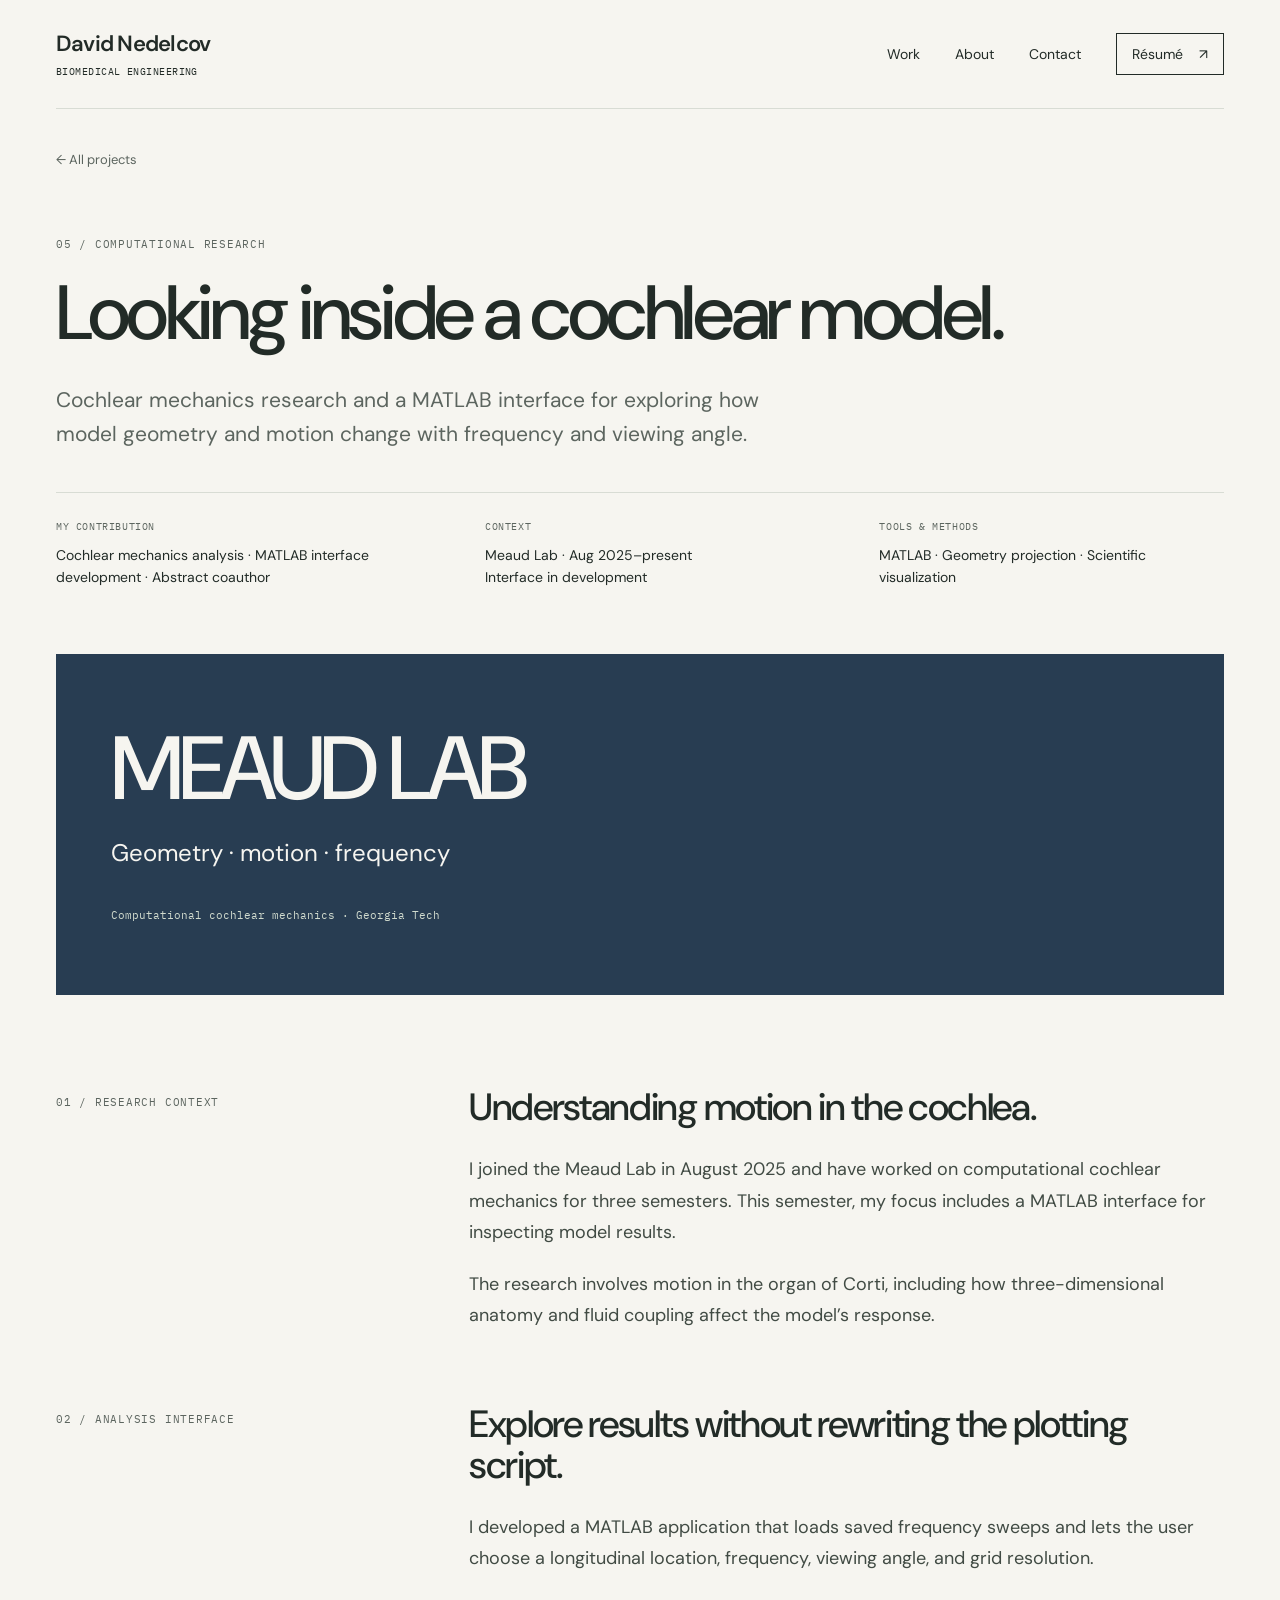
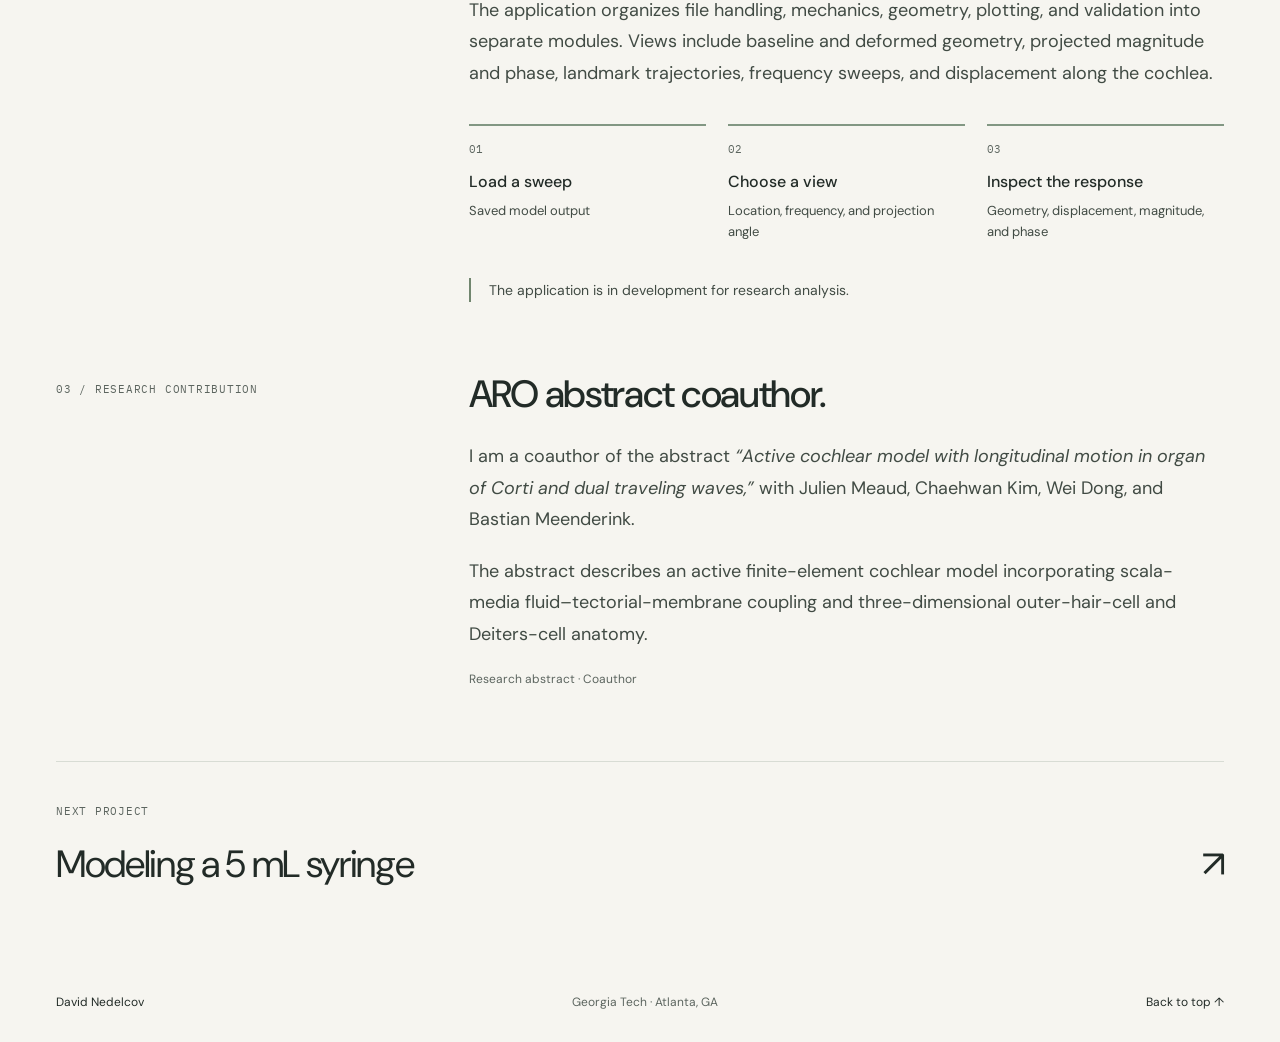
==== projects/cochlear.html @ 4f8539ed "Redesign portfolio around project imagery and engineering case studies" ====
<!doctype html>
<html lang="en">
<head>
<meta charset="utf-8">
<meta name="viewport" content="width=device-width, initial-scale=1">
<title>Looking inside a cochlear model. — David Nedelcov</title>
<meta name="description" content="Cochlear mechanics research and a MATLAB interface for exploring how model geometry and motion change with frequency and viewing angle.">
<meta name="theme-color" content="#f6f5f0">
<link rel="canonical" href="https://davidnedelcov.github.io/projects/cochlear.html">
<meta property="og:title" content="Looking inside a cochlear model. — David Nedelcov">
<meta property="og:description" content="Cochlear mechanics research and a MATLAB interface for exploring how model geometry and motion change with frequency and viewing angle.">
<meta property="og:image" content="https://davidnedelcov.github.io/assets/foley-bench.webp">
<meta property="og:type" content="website">
<link rel="icon" href="../assets/favicon.svg" type="image/svg+xml">
<link rel="stylesheet" href="../style.css">
<script src="../site.js" defer>
</script>
</head>
<body id="top">
<a class="skip" href="#main">Skip to content</a>
<header class="header wrap">
<a class="wordmark" href="../index.html">David Nedelcov<span>Biomedical engineering</span>
</a>
<nav aria-label="Main navigation">
<a href="../index.html#work">Work</a>
<a href="../index.html#about">About</a>
<a href="../index.html#contact">Contact</a>
<a class="resume" href="../assets/David_Nedelcov_Resume.pdf" target="_blank" rel="noopener">Résumé <span aria-hidden="true">↗</span>
</a>
</nav>
</header>
<main id="main" class="wrap case" >
<a class="back" href="../index.html#work">← All projects</a>
<div class="eyebrow">05 / Computational research</div>
<h1>Looking inside a cochlear model.</h1>
<p class="case-dek">Cochlear mechanics research and a MATLAB interface for exploring how model geometry and motion change with frequency and viewing angle.</p>
<dl class="project-meta">
<div>
<dt>My contribution</dt>
<dd>Cochlear mechanics analysis · MATLAB interface development · Abstract coauthor</dd>
</div>
<div>
<dt>Context</dt>
<dd>Meaud Lab · Aug 2025–present<br>Interface in development</dd>
</div>
<div>
<dt>Tools & methods</dt>
<dd>MATLAB · Geometry projection · Scientific visualization</dd>
</div>
</dl>
<div class="research-banner cochlear-banner">
<span>MEAUD LAB</span>
<p>Geometry · motion · frequency</p>
<small>Computational cochlear mechanics · Georgia Tech</small>
</div>
<div class="story">
<section class="story-section">
<div class="section-label">01 / Research context</div>
<div class="story-copy">
<h2>Understanding motion in the cochlea.</h2>
<p>I joined the Meaud Lab in August 2025 and have worked on computational cochlear mechanics for three semesters. This semester, my focus includes a MATLAB interface for inspecting model results.</p>
<p>The research involves motion in the organ of Corti, including how three-dimensional anatomy and fluid coupling affect the model’s response.</p>
</div>
</section>
<section class="story-section">
<div class="section-label">02 / Analysis interface</div>
<div class="story-copy">
<h2>Explore results without rewriting the plotting script.</h2>
<p>I developed a MATLAB application that loads saved frequency sweeps and lets the user choose a longitudinal location, frequency, viewing angle, and grid resolution.</p>
<p>The application organizes file handling, mechanics, geometry, plotting, and validation into separate modules. Views include baseline and deformed geometry, projected magnitude and phase, landmark trajectories, frequency sweeps, and displacement along the cochlea.</p>
<ol class="workflow">
<li>
<span>01</span>
<strong>Load a sweep</strong>
<p>Saved model output</p>
</li>
<li>
<span>02</span>
<strong>Choose a view</strong>
<p>Location, frequency, and projection angle</p>
</li>
<li>
<span>03</span>
<strong>Inspect the response</strong>
<p>Geometry, displacement, magnitude, and phase</p>
</li>
</ol>
<p class="scope-note">The application is in development for research analysis. </p>
</div>
</section>
<section class="story-section">
<div class="section-label">03 / Research contribution</div>
<div class="story-copy">
<h2>ARO abstract coauthor.</h2>
<p>I am a coauthor of the abstract <em>“Active cochlear model with longitudinal motion in organ of Corti and dual traveling waves,”</em> with Julien Meaud, Chaehwan Kim, Wei Dong, and Bastian Meenderink.</p>
<p>The abstract describes an active finite-element cochlear model incorporating scala-media fluid–tectorial-membrane coupling and three-dimensional outer-hair-cell and Deiters-cell anatomy.</p>
<p class="source-note">Research abstract · Coauthor</p>
</div>
</section>
</div>
<a class="next-project" href="syringe.html">
<span class="eyebrow">Next project</span>
<span>Modeling a 5 mL syringe <span aria-hidden="true">↗</span>
</span>
</a>
</main>
<footer class="wrap footer">
<a href="../index.html">David Nedelcov</a>
<span>Georgia Tech · Atlanta, GA</span>
<a href="#top">Back to top ↑</a>
</footer>
<dialog class="lightbox" aria-label="Expanded project image">
<button class="close" aria-label="Close expanded image">Close ×</button>
<img alt="">
<p>
</p>
</dialog>
</body>
</html>
---- style.css ----
@import url('https://fonts.googleapis.com/css2?family=DM+Sans:wght@400;450;500;550;600;650;700&family=IBM+Plex+Mono:wght@400;500&display=swap');
:root{--paper:#f6f5f0;--ink:#222b27;--muted:#5c655f;--line:#d8dcd4;--green:#244c40;--pale:#e9ece4;--mono:'IBM Plex Mono',monospace;--sans:'DM Sans',Arial,sans-serif}
*{box-sizing:border-box}
html{scroll-behavior:smooth;scroll-padding-top:32px}
body{margin:0;background:var(--paper);color:var(--ink);font-family:var(--sans);font-size:17px;line-height:1.6;-webkit-font-smoothing:antialiased}
a{color:inherit;text-decoration:none}
button{font:inherit}
img{max-width:100%;display:block}
h1,h2,h3,p,figure{margin:0}
h1,h2,h3{font-weight:500;line-height:1.08;letter-spacing:-.045em}
p+p{margin-top:20px}
a:focus-visible,button:focus-visible{outline:3px solid #ba572e;outline-offset:7px}
::selection{background:#ccd8c5}
.wrap{width:min(1320px,calc(100% - 112px));margin-inline:auto}
.header{display:flex;justify-content:space-between;align-items:center;padding:30px 0;border-bottom:1px solid var(--line);gap:24px}
.wordmark{font-size:22px;font-weight:600;letter-spacing:-.035em;line-height:1.3}
.wordmark span{display:block;font-family:var(--mono);font-weight:400;font-size:10px;letter-spacing:.045em;text-transform:uppercase;margin-top:6px}
.header nav{display:flex;align-items:center;gap:35px;font-size:14px}
.header nav a{position:relative}
.header nav a:hover{color:var(--green);text-decoration:underline;text-underline-offset:6px}
.resume{border:1px solid var(--ink);padding:9px 15px}
.resume span{margin-left:12px}
.skip{position:absolute;left:10px;top:-100px;padding:12px;background:var(--paper);z-index:100}
.skip:focus{top:10px}
.eyebrow,.section-label{font-family:var(--mono);text-transform:uppercase;letter-spacing:.07em;font-size:11px;font-weight:400;line-height:1.65}
.eyebrow{color:var(--muted);margin-bottom:20px}
.hero{display:grid;grid-template-columns:.88fr 1.12fr;align-items:center;gap:55px;padding-top:76px;padding-bottom:114px;min-height:730px}
.hero h1{font-size:clamp(60px,6.5vw,98px);line-height:1.03;letter-spacing:-.06em}
.hero h1 em{font-style:normal;color:var(--green)}
.intro{font-size:20px;line-height:1.6;max-width:400px;margin-top:28px}
.text-link{display:inline-flex;gap:25px;align-items:center;border-bottom:1px solid var(--ink);font-size:14px;font-weight:550;padding-bottom:8px;transition:color .2s,border-color .2s}
.text-link:hover{color:var(--green);border-color:var(--green)}
.hero .text-link{margin-top:28px}
.hero-note{font-family:var(--mono);font-size:10px;color:var(--muted);margin-top:48px;letter-spacing:.025em}
.hero-image{position:relative;background:#648795;align-self:stretch;min-height:455px;margin:20px 0 36px;display:flex;align-items:center}
.hero-image>img{width:100%;object-fit:contain;padding:15px}
.hero-image-label{position:absolute;top:22px;left:24px;right:24px;display:flex;justify-content:space-between;gap:20px;color:white;font-family:var(--mono);font-size:10px}
.hero-image-label span:first-child{opacity:.8}
.bench-inset{position:absolute;bottom:-60px;right:24px;width:46%;transform:rotate(-4deg);background:#fff;padding:9px 9px 12px;box-shadow:0 6px 20px #253a3b22;transition:transform .3s}
.bench-inset img{aspect-ratio:1.38;object-fit:cover}
.bench-inset span{display:block;font-size:11px;margin-top:8px;color:#4e5650}
.hero-image:hover .bench-inset{transform:rotate(-1deg)}
.work-section{padding:75px 0 100px;border-top:1px solid var(--line)}
.section-heading{display:flex;justify-content:space-between;gap:60px;align-items:flex-end;margin-bottom:52px}
.section-heading h2,.cad-study h2{font-size:clamp(38px,3.9vw,58px)}
.section-heading>p{max-width:390px;font-size:15px;color:var(--muted);padding-bottom:4px}
.feature-project{display:grid;grid-template-columns:1.12fr .88fr;background:var(--pale);margin-bottom:68px}
.feature-image{overflow:hidden;min-height:450px}
.feature-image img{width:100%;height:100%;object-fit:cover;transition:transform .6s}
.feature-image:hover img,.tile-image:hover img,.study-image:hover img{transform:scale(1.025)}
.feature-copy{padding:55px 45px;align-self:center}
.feature-copy h3{font-size:36px;margin-bottom:24px}
.feature-copy>p:not(.eyebrow){color:var(--muted);font-size:16px}
.feature-copy .project-context{font-size:12px!important;line-height:1.8;margin-top:28px}
.feature-copy .text-link{margin-top:26px}
.project-grid{display:grid;grid-template-columns:1fr 1fr;gap:42px}
.tile-image{position:relative;display:block;aspect-ratio:1.55;background:#e6e8e2;overflow:hidden;margin-bottom:26px}
.tile-image img{width:100%;height:100%;object-fit:cover;transition:transform .6s}
.valve-tile img{object-fit:contain}
.valve-tile{background:#2c1928}
.fea-tile img{object-fit:contain}
.fea-tile{background:#303d4d}
.tile-number{position:absolute;top:15px;left:15px;font-family:var(--mono);font-size:11px;background:var(--paper);padding:3px 9px}
.project-grid .eyebrow{margin-bottom:12px;font-size:10px}
.project-grid h3{font-size:28px}
.project-grid h3 a{display:flex;justify-content:space-between;gap:12px}
.project-grid h3 span{font-size:24px;font-weight:400}
.project-grid article>p:last-child{margin-top:14px;color:var(--muted);font-size:16px;max-width:500px}
.research-section{background:#e9ece4;padding:80px 0 95px}
.research-row{display:grid;grid-template-columns:62px 1fr 70px;gap:24px;padding:40px 0;border-top:1px solid #bec7bd}
.research-row:last-child{border-bottom:1px solid #bec7bd}
.research-num{font-family:var(--mono);font-size:12px;color:var(--muted);padding-top:3px}
.research-row .eyebrow{margin-bottom:12px}
.research-row h3{font-size:34px;letter-spacing:-.035em}
.research-row p:not(.eyebrow){font-size:16px;color:var(--muted);margin-top:15px;max-width:680px}
.research-tag{display:block;font-family:var(--mono);font-size:11px;color:var(--muted);margin-top:20px}
.row-arrow{font-size:38px;text-align:right;transition:transform .25s}
.research-row:hover .row-arrow{transform:translate(4px,-4px)}
.cad-study{display:grid;grid-template-columns:1.1fr .9fr;gap:70px;padding:100px 0;border-bottom:1px solid var(--line);align-items:center}
.study-image{background:#e8e8e6;overflow:hidden}
.study-image img{width:100%;aspect-ratio:1.35;object-fit:contain;transition:transform .6s}
.cad-study p:not(.eyebrow){margin-top:22px;color:var(--muted);max-width:365px}
.cad-study .text-link{margin-top:26px}
.about-section{padding:110px 0;display:grid;grid-template-columns:.8fr 1.2fr;gap:120px;align-items:center}
.portrait img{width:100%;aspect-ratio:.82;object-fit:cover;object-position:center 45%;filter:saturate(.87)}
.portrait span{display:block;font-family:var(--mono);font-size:10px;color:var(--muted);margin-top:14px}
.about-copy h2{font-size:56px;margin-bottom:28px}
.about-copy>p:not(.eyebrow){font-size:17px;color:var(--muted);max-width:550px}
.teaching{display:grid;grid-template-columns:1fr 1.2fr;gap:10px 22px;padding:25px 0;margin-top:25px;border-top:1px solid var(--line)}
.teaching span{font-family:var(--mono);font-size:10px;align-self:center;color:var(--muted)}
.teaching strong{font-size:13px;font-weight:500}
.about-copy .text-link{margin-top:12px}
.contact-section{background:var(--green);color:#f6f5f0;padding:85px 0 90px}
.contact-section .eyebrow{color:#c4d2c4}
.contact-section h2{font-size:clamp(48px,6vw,86px)}
.contact-section p:not(.eyebrow){max-width:420px;margin-top:24px;color:#d8e0d5}
.contact-email{display:block;font-size:clamp(21px,3vw,38px);letter-spacing:-.025em;margin-top:40px;width:fit-content;border-bottom:1px solid #9eb4a4;padding-bottom:5px}
.contact-email span{margin-left:20px}
.linkedin{display:inline-block;margin-top:24px;font-size:13px}
.footer{display:flex;justify-content:space-between;gap:25px;font-size:12px;padding:30px 0}
.footer span{color:var(--muted)}
.case{padding-top:36px}
.back{display:inline-block;color:var(--muted);font-size:13px;margin-bottom:65px}
.case>.eyebrow{margin-bottom:18px}
.case>h1{font-size:clamp(48px,6vw,84px);max-width:1000px}
.case-dek{max-width:750px;font-size:21px;color:var(--muted);margin-top:30px}
.project-meta{display:grid;grid-template-columns:1.1fr 1fr 1fr;gap:50px;padding:26px 0;border-top:1px solid var(--line);margin:40px 0}
.project-meta dt{font-family:var(--mono);font-size:10px;letter-spacing:.06em;text-transform:uppercase;color:var(--muted);margin-bottom:9px}
.project-meta dd{margin:0;font-size:14px;line-height:1.6;max-width:330px}
.case-cover .zoom{height:490px;background:#648795}
.case-cover img{width:100%;height:100%;object-fit:contain}
.valve-cover .zoom{background:#291728}
.fea-cover .zoom{background:#303d4d}
.syringe-cover .zoom{background:#e8e8e6}
.zoom{display:block;position:relative;overflow:hidden;cursor:zoom-in;background:#eeeee9}
.enlarge{position:absolute;right:14px;bottom:14px;background:var(--paper);width:32px;height:32px;display:grid;place-items:center;font-size:17px;transition:transform .2s}
.zoom:hover .enlarge{transform:translate(2px,-2px)}
figcaption{font-size:12px;color:var(--muted);line-height:1.6;margin-top:11px}
figure img{width:100%}
.story{padding-top:20px}
.story-section{display:grid;grid-template-columns:1fr 2.2fr;gap:70px;margin:72px 0}
.section-label{color:var(--muted);padding-top:6px}
.story-copy{max-width:800px}
.story-copy h2{font-size:38px;letter-spacing:-.035em;max-width:700px;margin-bottom:26px}
.story-copy p{font-size:18px;color:#414b44;line-height:1.75}
.story-copy .scope-note{font-size:14px;padding-left:18px;border-left:2px solid #71866f;margin-top:26px}
.source-note{font-size:12px!important;color:var(--muted)!important;line-height:1.6!important}
.story-copy .text-link{margin-top:24px}
.image-pair{display:grid;grid-template-columns:1fr 1fr;gap:30px;margin:45px 0}
.image-pair .zoom{height:380px;background:#e9e9e4}
.image-pair img{height:100%;object-fit:contain}
.valves .zoom{background:#322634}
.valves figure:nth-child(2) .zoom{background:#81834c}
.wide-render .zoom{background:#648795}
.wide-render img{max-height:470px;object-fit:contain}
.result-strip{display:flex;gap:40px;border-block:1px solid var(--line);padding:26px 0;margin:30px 0}
.result-strip strong{display:block;font-size:34px;letter-spacing:-.04em;font-weight:500;color:var(--green);line-height:1.2}
.result-strip span{font-size:11px;color:var(--muted);display:block;margin-top:10px}
.table-scroll{overflow:auto;margin-bottom:25px}
table{width:100%;border-collapse:collapse;text-align:left;font-size:16px}
caption{text-align:left;color:var(--muted);font-family:var(--mono);font-size:11px;margin-bottom:15px}
th,td{border-bottom:1px solid var(--line);padding:16px 12px 16px 0}
th{font-weight:500}
td{text-align:right;font-family:var(--mono);font-size:14px}
.research-banner{background:var(--green);color:var(--paper);padding:70px 55px}
.research-banner>span{font-size:clamp(45px,7vw,100px);line-height:1;letter-spacing:-.05em;font-weight:500}
.research-banner p{font-size:24px;margin-top:20px}
.research-banner small{display:block;margin-top:35px;font-family:var(--mono);font-size:11px;color:#d1dbce}
.cochlear-banner{background:#283d52}
.workflow{padding:0;margin:35px 0;list-style:none;display:grid;grid-template-columns:1fr 1fr 1fr;gap:22px}
.workflow li{border-top:2px solid #829783;padding-top:15px}
.workflow li>span{display:block;font-family:var(--mono);font-size:11px;color:var(--muted);margin-bottom:12px}
.workflow strong{display:block;font-size:16px;font-weight:500;line-height:1.4}
.workflow p{font-size:13px;margin-top:8px;line-height:1.6}
.next-project{display:block;border-top:1px solid var(--line);padding:40px 0 75px;margin-top:70px}
.next-project .eyebrow{display:block}
.next-project>span:last-child{display:flex;justify-content:space-between;gap:30px;font-size:38px;letter-spacing:-.035em;line-height:1.25}
.lightbox{background:#f6f5f0;border:0;padding:55px 25px 20px;max-width:95vw;width:1200px;max-height:95dvh;color:var(--ink)}
.lightbox::backdrop{background:#17241ed9}
.lightbox img{max-height:72dvh;width:100%;object-fit:contain}
.lightbox p{font-size:13px;margin-top:15px}
.close{position:absolute;right:20px;top:12px;border:0;background:transparent;cursor:pointer;font-size:14px;padding:6px}
.pullquote{border-left:3px solid var(--green);padding:8px 0 8px 25px;margin:30px 0}
.pullquote p{font-size:22px;line-height:1.55;color:var(--green)}
.pullquote cite{display:block;font-family:var(--mono);font-style:normal;font-size:10px;margin-top:15px;color:var(--muted)}

@media(min-width:1700px){.wrap{width:1420px}
.hero{min-height:790px}
.hero h1{font-size:110px}
.hero-image{min-height:480px}
}

@media(max-width:1100px){.wrap{width:calc(100% - 64px)}
.hero{gap:30px;min-height:660px;padding-top:55px}
.hero h1{font-size:72px}
.hero-image{min-height:420px}
.hero-image-label{display:block}
.hero-image-label span{display:block;margin-bottom:4px}
.bench-inset{width:56%;right:15px}
.feature-copy{padding:32px}
.feature-copy h3{font-size:31px}
.feature-image{min-height:440px}
.project-grid{gap:28px}
.about-section{gap:65px}
.about-copy h2{font-size:46px}
.teaching{grid-template-columns:1fr}
.story-section{gap:40px;grid-template-columns:.65fr 2fr}
.cad-study{gap:45px}
.project-meta{gap:30px}
}

@media(max-width:760px){body{font-size:16px}
.wrap{width:calc(100% - 40px)}
.header{padding:22px 0;align-items:flex-start;gap:20px}
.wordmark{font-size:18px}
.wordmark span{font-size:8px}
.header nav{gap:16px;flex-wrap:wrap;justify-content:flex-end;font-size:12px;max-width:180px}
.resume{padding:3px 8px}
.header nav a:nth-child(3){display:none}
.hero{grid-template-columns:1fr;gap:35px;padding-top:46px;padding-bottom:83px;min-height:0}
.hero h1{font-size:clamp(60px,11vw,86px)}
.hero .eyebrow{font-size:9px;margin-bottom:24px}
.intro{font-size:18px;max-width:420px;margin-top:22px}
.hero-note{margin-top:26px;font-size:9px}
.hero-image{height:320px;min-height:0;margin:0 0 40px}
.hero-image-label{display:flex;left:18px;right:18px;top:17px;font-size:8px}
.bench-inset{width:43%;bottom:-42px;right:20px}
.hero-image>img{padding:8px}
.section-heading{display:block;margin-bottom:30px}
.section-heading>p{margin-top:22px;font-size:14px}
.section-heading h2,.cad-study h2{font-size:40px}
.work-section{padding:55px 0 65px}
.feature-project{grid-template-columns:1fr;margin-bottom:42px}
.feature-image{min-height:0;height:300px}
.feature-copy{padding:30px 25px 35px}
.feature-copy h3{font-size:32px}
.project-grid{grid-template-columns:1fr;gap:42px}
.tile-image{margin-bottom:20px;aspect-ratio:1.5}
.project-grid h3{font-size:27px}
.research-section{padding:55px 0 60px}
.research-row{grid-template-columns:23px 1fr 22px;gap:12px;padding:30px 0}
.research-row h3{font-size:27px}
.research-row p:not(.eyebrow){font-size:15px}
.research-row .eyebrow{font-size:9px}
.research-num{font-size:10px}
.row-arrow{font-size:27px}
.research-tag{font-size:9px}
.cad-study{grid-template-columns:1fr;gap:32px;padding:60px 0}
.study-image img{aspect-ratio:1.5}
.about-section{grid-template-columns:1fr;gap:38px;padding:60px 0}
.portrait{max-width:340px}
.portrait img{aspect-ratio:.93}
.about-copy h2{font-size:44px}
.about-copy>p:not(.eyebrow){font-size:16px}
.teaching{grid-template-columns:1fr 1.2fr;gap:10px}
.contact-section{padding:55px 0 60px}
.contact-section h2{font-size:54px}
.contact-email{font-size:23px}
.contact-email span{margin-left:8px}
.footer{flex-wrap:wrap;font-size:10px;gap:12px}
.footer span{order:3;width:100%}
.footer>a:last-child{margin-left:auto}
.case{padding-top:28px}
.back{margin-bottom:40px}
.case>h1{font-size:48px}
.case-dek{font-size:18px;margin-top:24px}
.project-meta{grid-template-columns:1fr;gap:20px;margin:30px 0;padding:22px 0}
.project-meta dd{font-size:14px;max-width:none}
.case-cover .zoom{height:280px}
.story-section{grid-template-columns:1fr;gap:18px;margin:44px 0}
.story-copy h2{font-size:31px;margin-bottom:22px}
.story-copy p{font-size:16px}
.image-pair{gap:25px;grid-template-columns:1fr;margin:32px 0}
.image-pair .zoom{height:320px}
.result-strip{gap:20px;justify-content:space-between;padding:22px 0}
.result-strip strong{font-size:25px}
.result-strip span{font-size:10px;max-width:105px}
.story-copy .scope-note{font-size:13px}
.research-banner{padding:40px 25px}
.research-banner p{font-size:18px}
.research-banner small{font-size:9px}
.workflow{grid-template-columns:1fr;gap:20px}
.workflow li{padding-top:12px}
.workflow li>span{margin-bottom:8px}
.next-project{padding:30px 0 50px;margin-top:50px}
.next-project>span:last-child{font-size:29px}
.pullquote{padding-left:20px}
.pullquote p{font-size:20px}
.lightbox{padding:50px 14px 16px}
th,td{font-size:13px}
}

@media(prefers-reduced-motion:reduce){html{scroll-behavior:auto}
*,*::before,*::after{transition:none!important;animation:none!important}
}
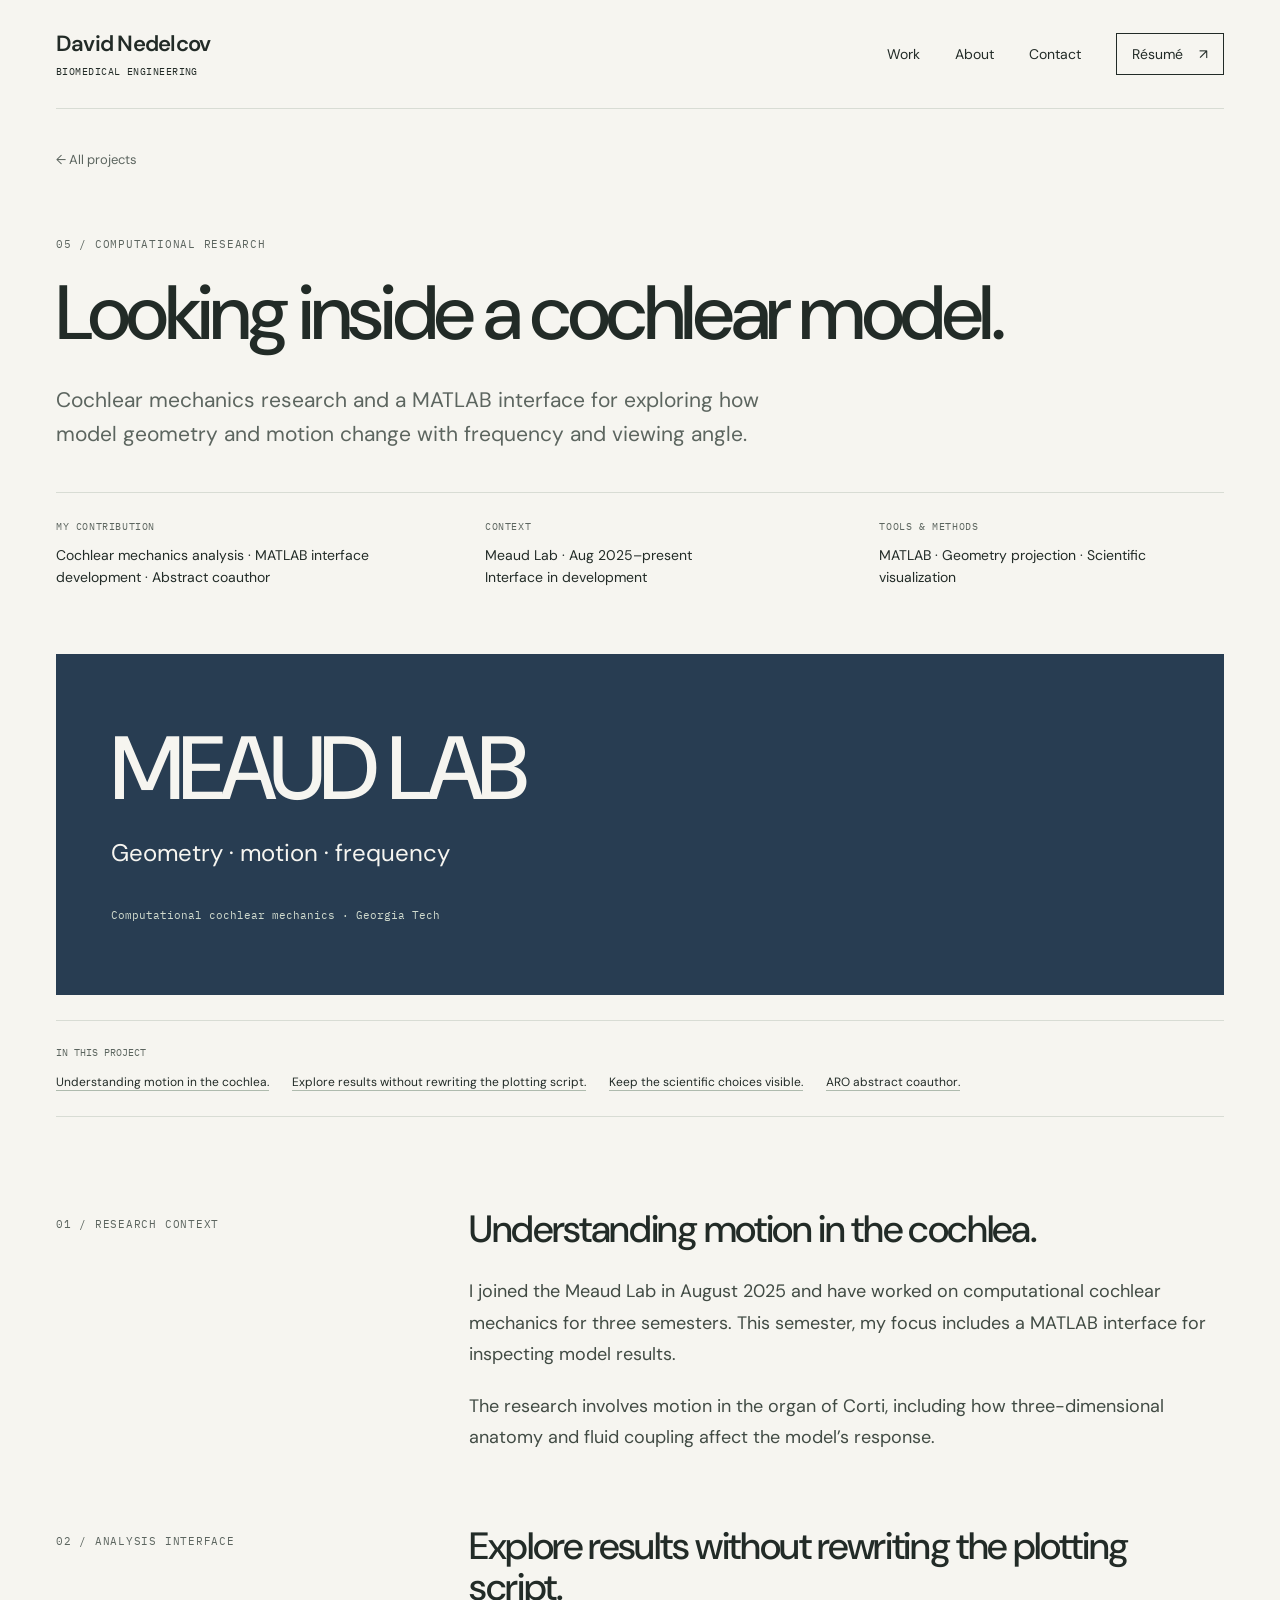
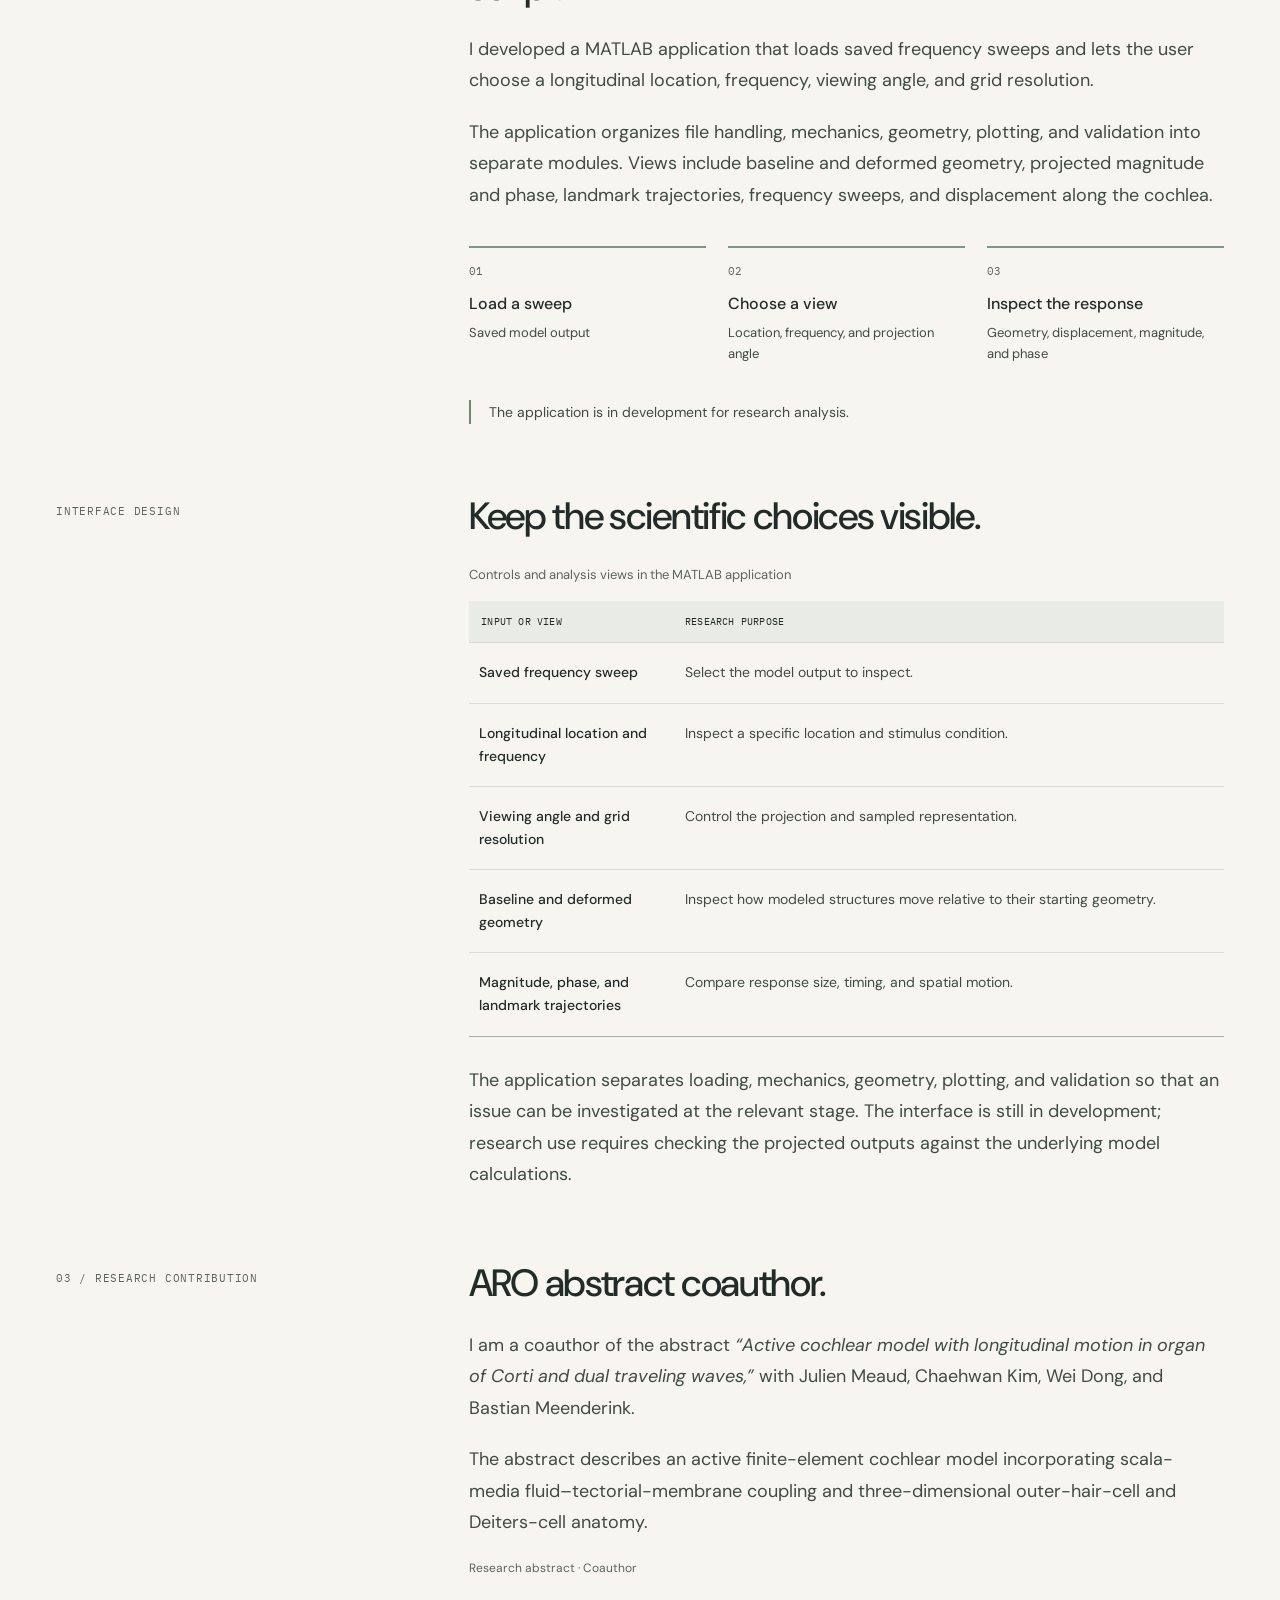
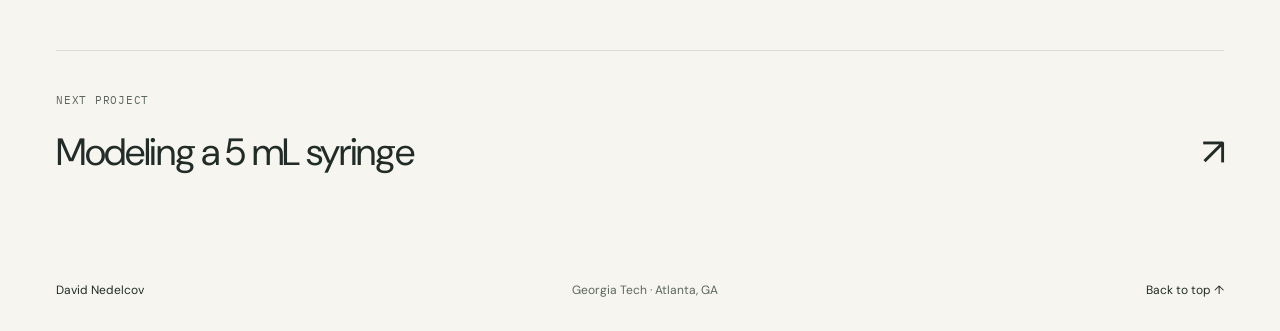
==== commit 32aabb25: "Expand engineering decisions, test methods, and model assumptions" ====
--- a/projects/cochlear.html
+++ b/projects/cochlear.html
@@ -53,8 +53,15 @@
 <p>Geometry · motion · frequency</p>
 <small>Computational cochlear mechanics · Georgia Tech</small>
 </div>
+<nav class="case-contents" aria-label="Case study sections">
+<span>In this project</span>
+<a href="#section-1">Understanding motion in the cochlea.</a>
+<a href="#section-2">Explore results without rewriting the plotting script.</a>
+<a href="#interface-detail">Keep the scientific choices visible.</a>
+<a href="#section-3">ARO abstract coauthor.</a>
+</nav>
 <div class="story">
-<section class="story-section">
+<section class="story-section" id="section-1">
 <div class="section-label">01 / Research context</div>
 <div class="story-copy">
 <h2>Understanding motion in the cochlea.</h2>
@@ -62,7 +69,7 @@
 <p>The research involves motion in the organ of Corti, including how three-dimensional anatomy and fluid coupling affect the model’s response.</p>
 </div>
 </section>
-<section class="story-section">
+<section class="story-section" id="section-2">
 <div class="section-label">02 / Analysis interface</div>
 <div class="story-copy">
 <h2>Explore results without rewriting the plotting script.</h2>
@@ -88,7 +95,47 @@
 <p class="scope-note">The application is in development for research analysis. </p>
 </div>
 </section>
-<section class="story-section">
+<section class="story-section" id="interface-detail">
+<div class="section-label">Interface design</div>
+<div class="story-copy">
+<h2>Keep the scientific choices visible.</h2>
+<div class="table-scroll engineering-table" tabindex="0" role="region" aria-label="Controls and analysis views in the MATLAB application">
+<table>
+<caption>Controls and analysis views in the MATLAB application</caption>
+<thead>
+<tr>
+<th scope="col">Input or view</th>
+<th scope="col">Research purpose</th>
+</tr>
+</thead>
+<tbody>
+<tr>
+<th scope="row">Saved frequency sweep</th>
+<td>Select the model output to inspect.</td>
+</tr>
+<tr>
+<th scope="row">Longitudinal location and frequency</th>
+<td>Inspect a specific location and stimulus condition.</td>
+</tr>
+<tr>
+<th scope="row">Viewing angle and grid resolution</th>
+<td>Control the projection and sampled representation.</td>
+</tr>
+<tr>
+<th scope="row">Baseline and deformed geometry</th>
+<td>Inspect how modeled structures move relative to their starting geometry.</td>
+</tr>
+<tr>
+<th scope="row">Magnitude, phase, and landmark trajectories</th>
+<td>Compare response size, timing, and spatial motion.</td>
+</tr>
+</tbody>
+</table>
+</div>
+<p>The application separates loading, mechanics, geometry, plotting, and validation so that an issue can be investigated at the relevant stage. The interface is still in development; research use requires checking the projected outputs against the underlying model calculations.</p>
+</div>
+</section>
+<section class="story-section" id="section-3">
 <div class="section-label">03 / Research contribution</div>
 <div class="story-copy">
 <h2>ARO abstract coauthor.</h2>
@@ -97,6 +144,7 @@
 <p class="source-note">Research abstract · Coauthor</p>
 </div>
 </section>
+
 </div>
 <a class="next-project" href="syringe.html">
 <span class="eyebrow">Next project</span>
--- a/style.css
+++ b/style.css
@@ -274,3 +274,8 @@
 *,*::before,*::after{transition:none!important;animation:none!important}
 }
 
+/* Technical case-study details */
+.case-contents{display:flex;gap:10px 23px;flex-wrap:wrap;padding:25px 0;margin-top:25px;border-block:1px solid var(--line);font-size:12px;line-height:1.5}.case-contents>span{width:100%;font:10px var(--mono);text-transform:uppercase;color:var(--muted);margin-bottom:4px}.case-contents a{text-decoration:underline;text-decoration-color:#afbbae;text-underline-offset:4px}.case-contents a:hover{color:var(--green)}.engineering-table{margin:28px 0}.engineering-table table{min-width:570px;table-layout:fixed;line-height:1.65}.engineering-table caption{font-family:var(--sans);font-size:13px;line-height:1.6}.engineering-table thead th{font:10px var(--mono);text-transform:uppercase;letter-spacing:.02em;background:var(--pale);padding:14px 12px}.engineering-table tbody th{font-size:14px;vertical-align:top;padding:18px 15px 18px 10px}.engineering-table tbody td{font:14px/1.7 var(--sans);text-align:left;vertical-align:top;padding:18px 12px;color:#414b44}.engineering-table th:first-child{width:27%}.engineering-table tbody tr:last-child>*{border-bottom:1px solid #a5b0a1}.source-sketch{max-width:800px;margin:45px auto 65px}.source-sketch img{max-height:620px;object-fit:contain;background:#fff}.mechanism-parts,.model-spec{display:grid;grid-template-columns:repeat(3,1fr);gap:25px;margin:28px 0}.mechanism-parts>div,.model-spec>div{border-top:2px solid #829783;padding-top:16px}.mechanism-parts span,.model-spec span{display:block;font:11px var(--mono);color:var(--muted);margin-bottom:14px}.mechanism-parts h3{font-size:24px;letter-spacing:-.02em;margin-bottom:14px}.mechanism-parts p,.model-spec p{font-size:14px;line-height:1.7}.model-spec strong{font-size:20px;font-weight:500;display:block;margin-bottom:12px}.test-steps{padding-left:22px}.test-steps li{padding-left:8px;margin-bottom:20px;line-height:1.75;color:#414b44}.test-steps strong{font-weight:600}.risk-chain{display:flex;gap:15px;align-items:center;padding:22px 0;margin:22px 0;border-block:1px solid var(--line)}.risk-chain span{flex:1;font-size:15px;line-height:1.5}.risk-chain b{font-weight:400;color:var(--muted)}
+@media(max-width:760px){.case-contents{gap:12px 20px;padding:22px 0;font-size:11px}.engineering-table table{min-width:620px}.engineering-table{border-right:2px solid var(--line)}.mechanism-parts,.model-spec{grid-template-columns:1fr;gap:22px}.mechanism-parts>div,.model-spec>div{padding-top:13px}.source-sketch{margin:30px 0 45px}.source-sketch img{max-height:420px}.risk-chain{gap:8px}.risk-chain span{font-size:12px}.test-steps{padding-left:18px}.test-steps li{padding-left:4px;font-size:16px}}
+.story-copy{min-width:0}.engineering-table{max-width:100%}
+@media(max-width:760px){.engineering-table::before{content:'Scroll to compare →';display:block;position:sticky;left:0;font:10px var(--mono);color:var(--muted);padding:4px 0 12px}}
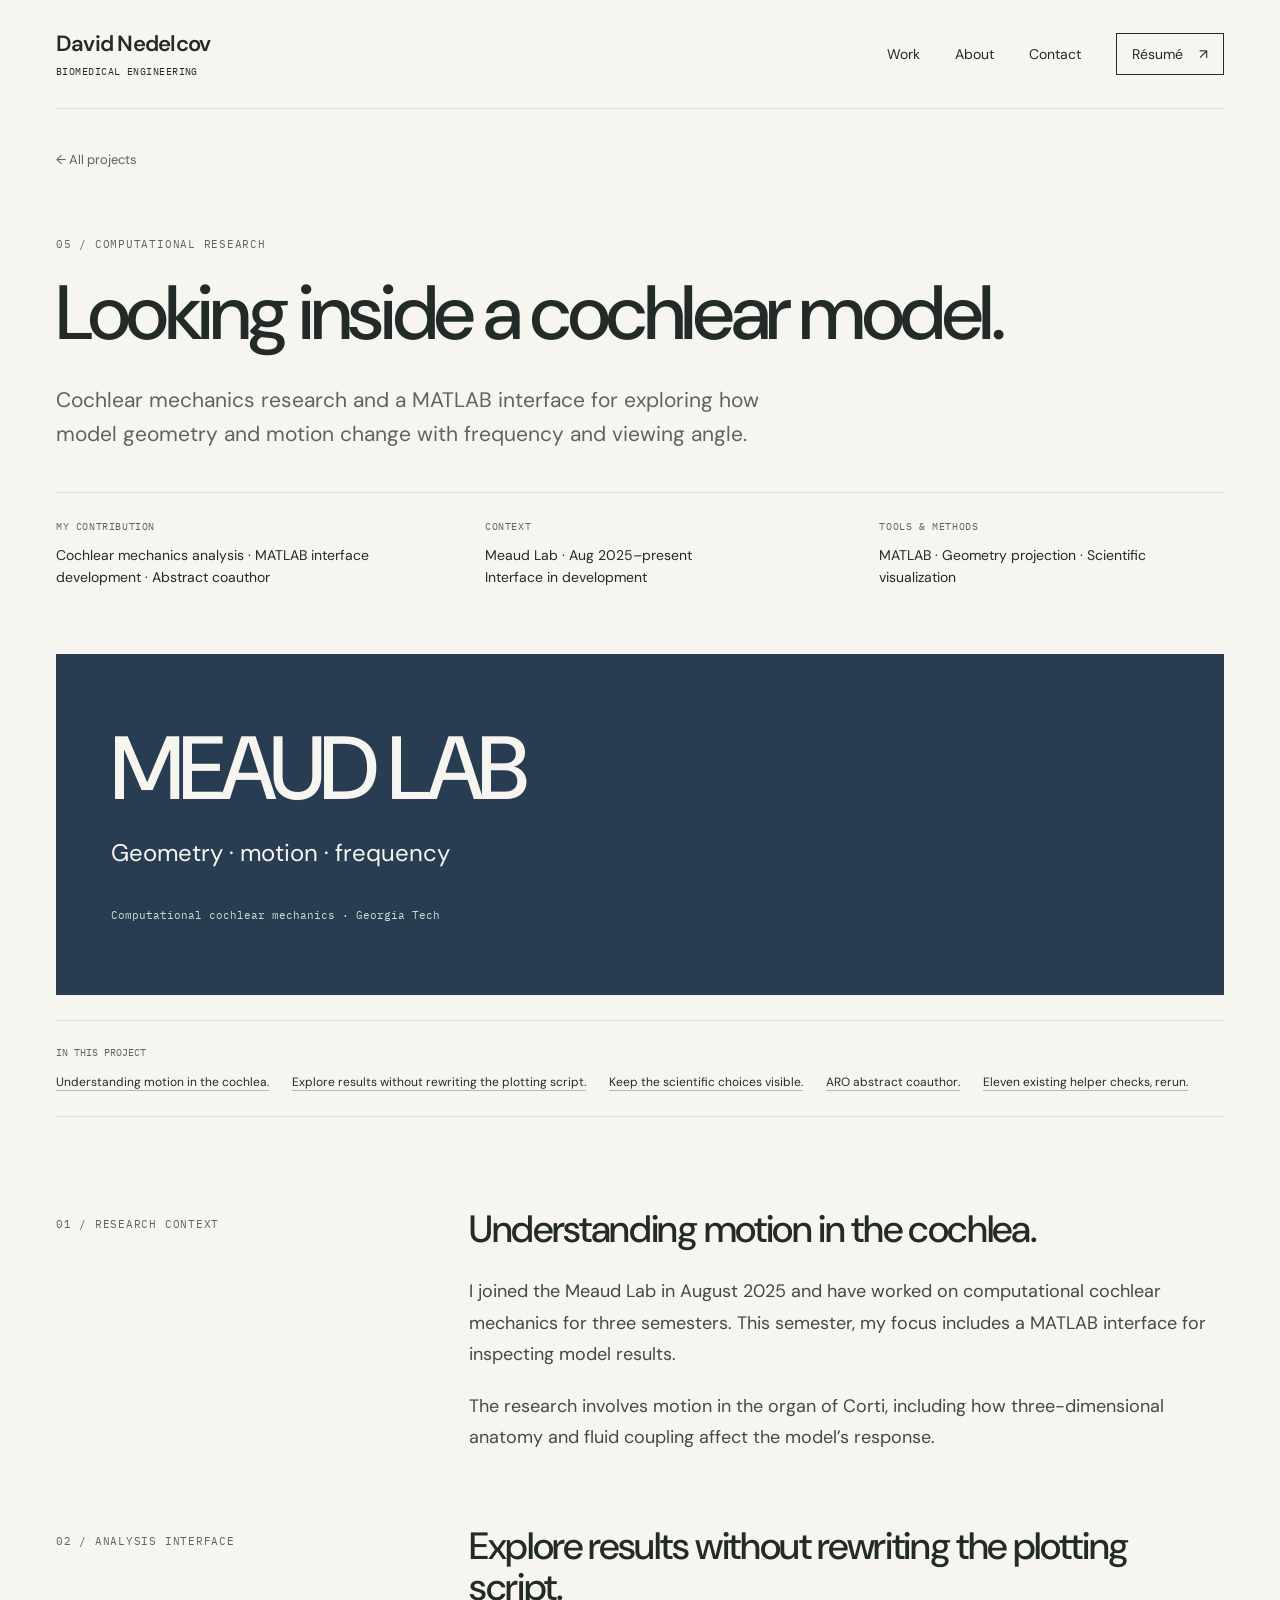
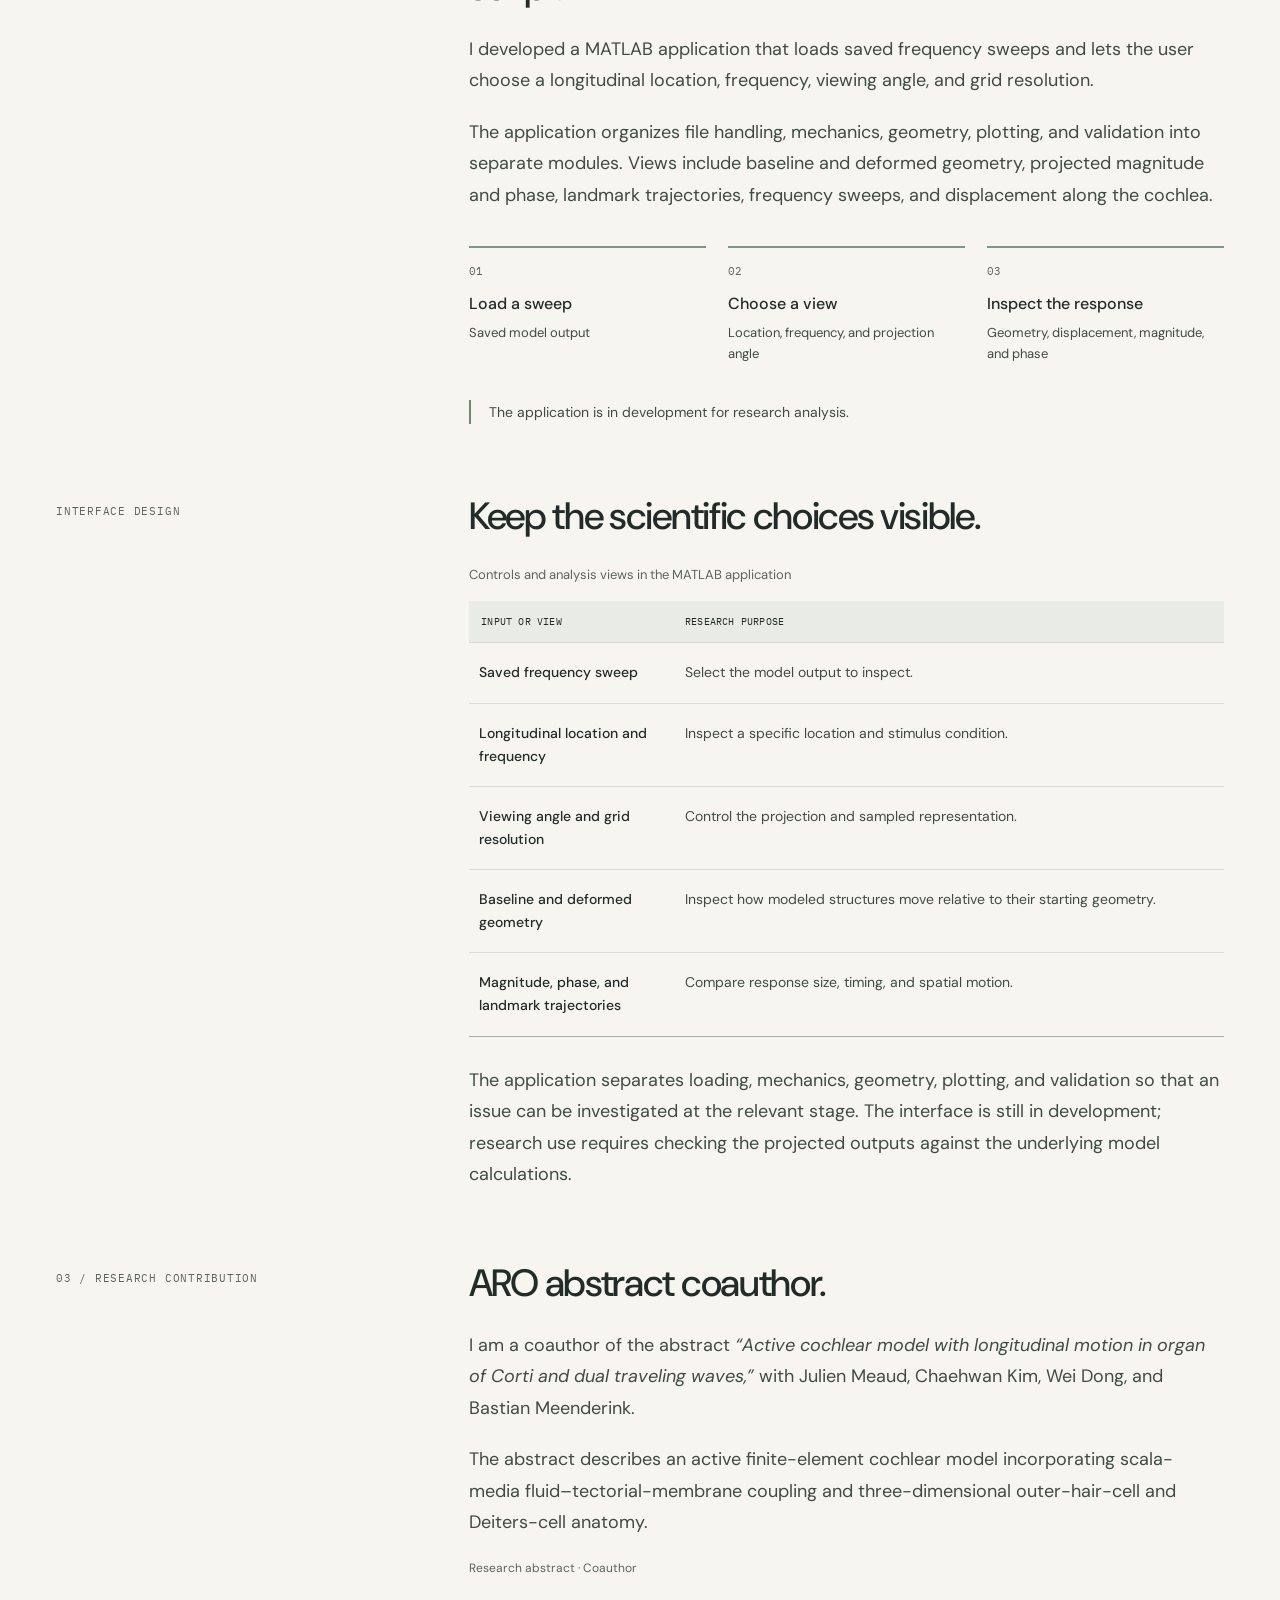
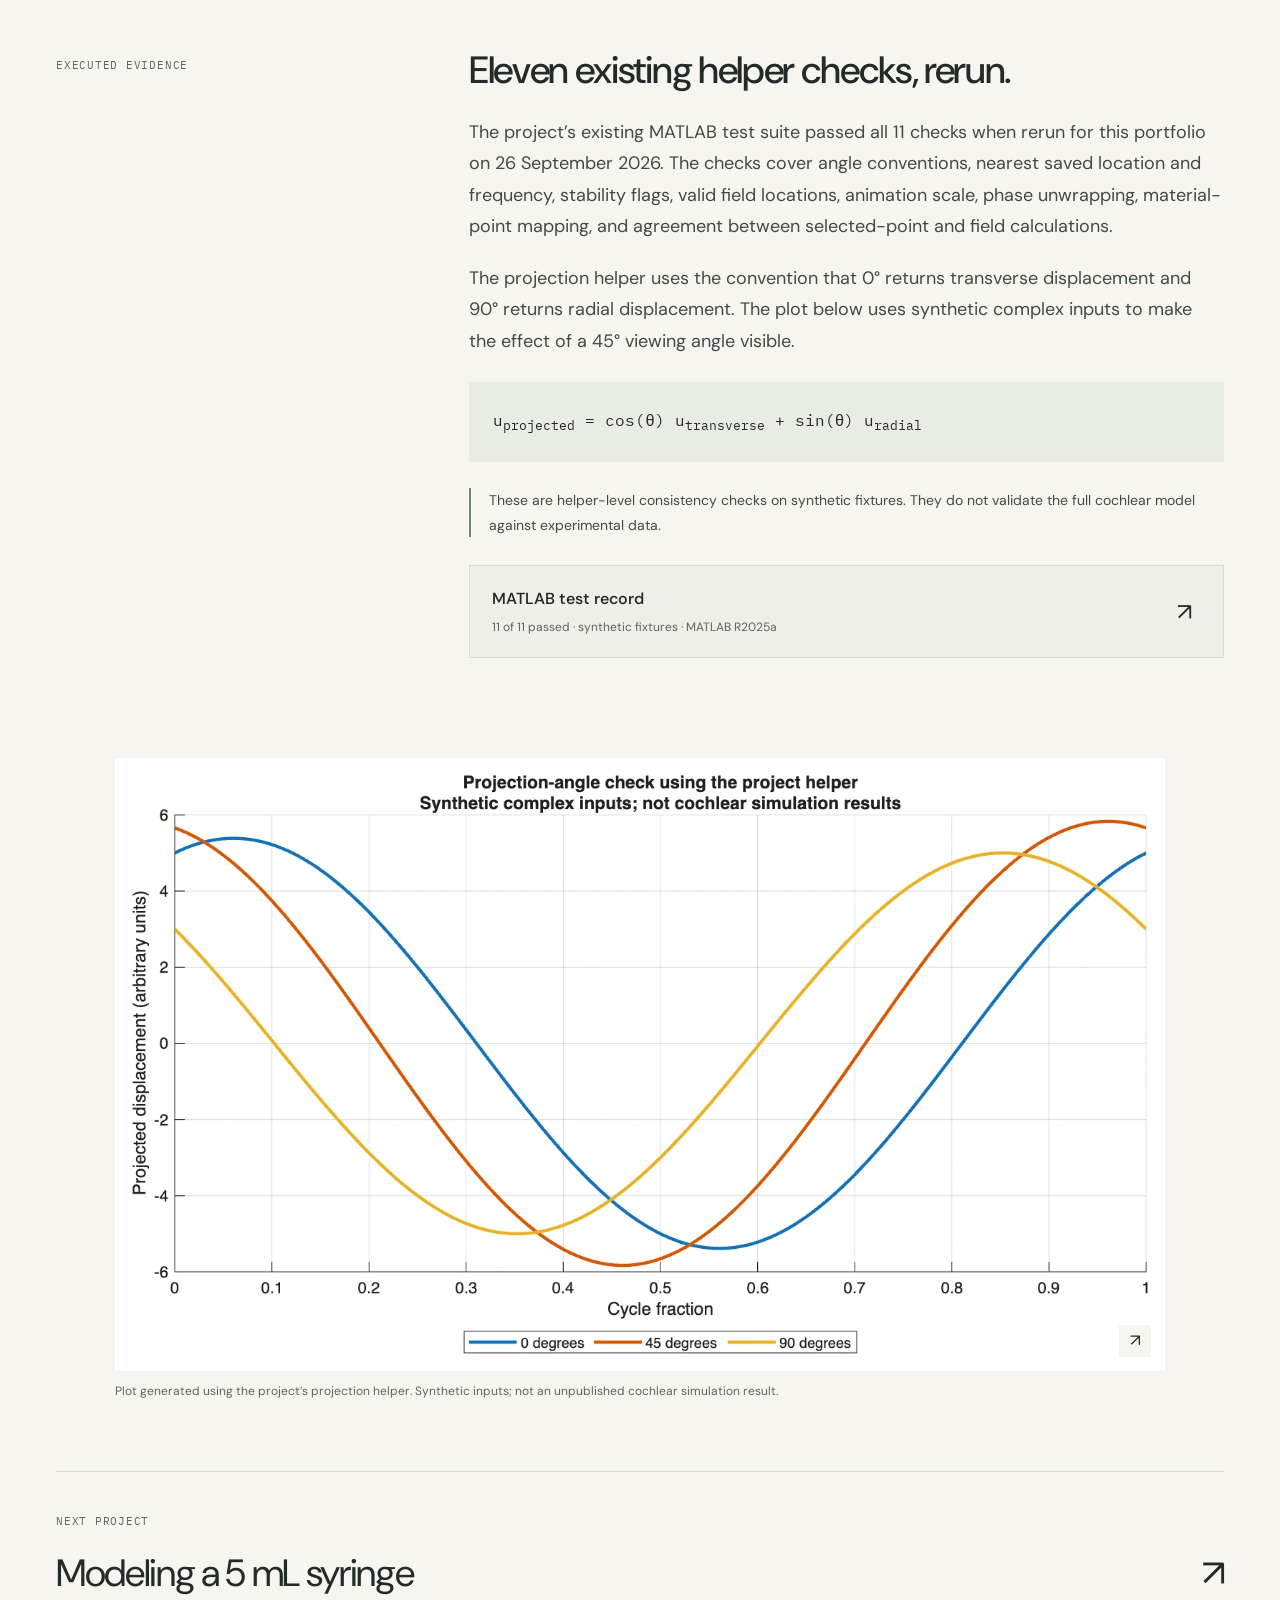
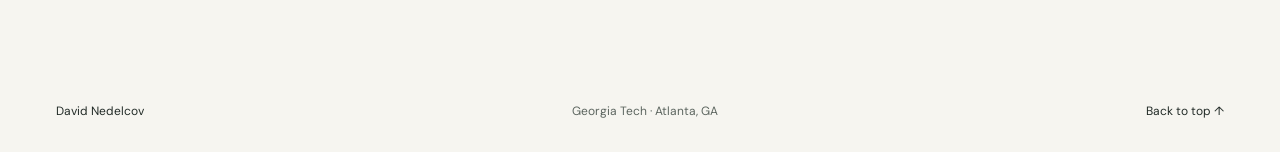
==== commit 27eb18d1: "Add mechanics projects and source evidence across portfolio" ====
--- a/projects/cochlear.html
+++ b/projects/cochlear.html
@@ -59,6 +59,7 @@
 <a href="#section-2">Explore results without rewriting the plotting script.</a>
 <a href="#interface-detail">Keep the scientific choices visible.</a>
 <a href="#section-3">ARO abstract coauthor.</a>
+<a href="#test-evidence">Eleven existing helper checks, rerun.</a>
 </nav>
 <div class="story">
 <section class="story-section" id="section-1">
@@ -145,6 +146,31 @@
 </div>
 </section>
 
+<section class="story-section" id="test-evidence">
+<div class="section-label">Executed evidence</div>
+<div class="story-copy">
+<h2>Eleven existing helper checks, rerun.</h2>
+<p>The project’s existing MATLAB test suite passed all 11 checks when rerun for this portfolio on 26 September 2026. The checks cover angle conventions, nearest saved location and frequency, stability flags, valid field locations, animation scale, phase unwrapping, material-point mapping, and agreement between selected-point and field calculations.</p>
+<p>The projection helper uses the convention that 0° returns transverse displacement and 90° returns radial displacement. The plot below uses synthetic complex inputs to make the effect of a 45° viewing angle visible.</p>
+<div class="equation">u<sub>projected</sub> = cos(θ) u<sub>transverse</sub> + sin(θ) u<sub>radial</sub>
+</div>
+<p class="scope-note">These are helper-level consistency checks on synthetic fixtures. They do not validate the full cochlear model against experimental data.</p>
+<div class="evidence-links">
+<a href="../assets/cochlear-checks.txt" target="_blank" rel="noopener">
+<span>MATLAB test record</span>
+<small>11 of 11 passed · synthetic fixtures · MATLAB R2025a</small>
+<b aria-hidden="true">↗</b>
+</a>
+</div>
+</div>
+</section>
+<figure class="plot-evidence">
+<a class="zoom" data-zoom href="../assets/cochlear-projection.webp" aria-label="Enlarge: Synthetic displacement projection curves at zero, forty-five and ninety degrees">
+<img src="../assets/cochlear-projection.webp" width="1421" height="810" alt="Synthetic displacement projection curves at zero, forty-five and ninety degrees" loading="lazy">
+<span class="enlarge" aria-hidden="true">↗</span>
+</a>
+<figcaption>Plot generated using the project’s projection helper. Synthetic inputs; not an unpublished cochlear simulation result.</figcaption>
+</figure>
 </div>
 <a class="next-project" href="syringe.html">
 <span class="eyebrow">Next project</span>
--- a/style.css
+++ b/style.css
@@ -279,3 +279,8 @@
 @media(max-width:760px){.case-contents{gap:12px 20px;padding:22px 0;font-size:11px}.engineering-table table{min-width:620px}.engineering-table{border-right:2px solid var(--line)}.mechanism-parts,.model-spec{grid-template-columns:1fr;gap:22px}.mechanism-parts>div,.model-spec>div{padding-top:13px}.source-sketch{margin:30px 0 45px}.source-sketch img{max-height:420px}.risk-chain{gap:8px}.risk-chain span{font-size:12px}.test-steps{padding-left:18px}.test-steps li{padding-left:4px;font-size:16px}}
 .story-copy{min-width:0}.engineering-table{max-width:100%}
 @media(max-width:760px){.engineering-table::before{content:'Scroll to compare →';display:block;position:sticky;left:0;font:10px var(--mono);color:var(--muted);padding:4px 0 12px}}
+
+img{height:auto}
+.additional-projects{padding:0 0 100px}.three-projects{grid-template-columns:repeat(3,minmax(0,1fr));gap:30px}.three-projects h3{font-size:26px}.three-projects .tile-image{aspect-ratio:1.35}.evidence-links{display:grid;gap:12px;margin:28px 0}.evidence-links>a{display:grid;grid-template-columns:1fr 24px;gap:6px 20px;border:1px solid var(--line);padding:20px 22px;background:#eeefe8}.evidence-links span{font-weight:550;font-size:16px}.evidence-links small{font-size:12px;line-height:1.6;color:var(--muted);grid-column:1}.evidence-links b{grid-column:2;grid-row:1 / span 2;font-size:24px;font-weight:400;align-self:center}.evidence-links a:hover{border-color:var(--green)}.plot-evidence{max-width:1050px;margin:45px auto}.plot-evidence .zoom{background:white;padding:16px}.document-evidence{max-width:850px;margin:40px auto}.document-evidence img{max-height:900px;object-fit:contain;background:white}.equation{font-family:var(--mono);font-size:16px;background:var(--pale);padding:24px;margin:25px 0;line-height:1.8;overflow:auto}.segmentation-cover .zoom{background:#b8b3d6}
+@media(max-width:1050px){.three-projects{grid-template-columns:1fr 1fr}.three-projects article:last-child{max-width:600px}}
+@media(max-width:760px){.additional-projects{padding-bottom:60px}.three-projects{grid-template-columns:1fr;gap:40px}.three-projects h3{font-size:27px}.three-projects article:last-child{max-width:none}.evidence-links>a{padding:17px}.plot-evidence .zoom{padding:4px}.plot-evidence,.document-evidence{margin:30px 0}.equation{font-size:12px;padding:16px}}
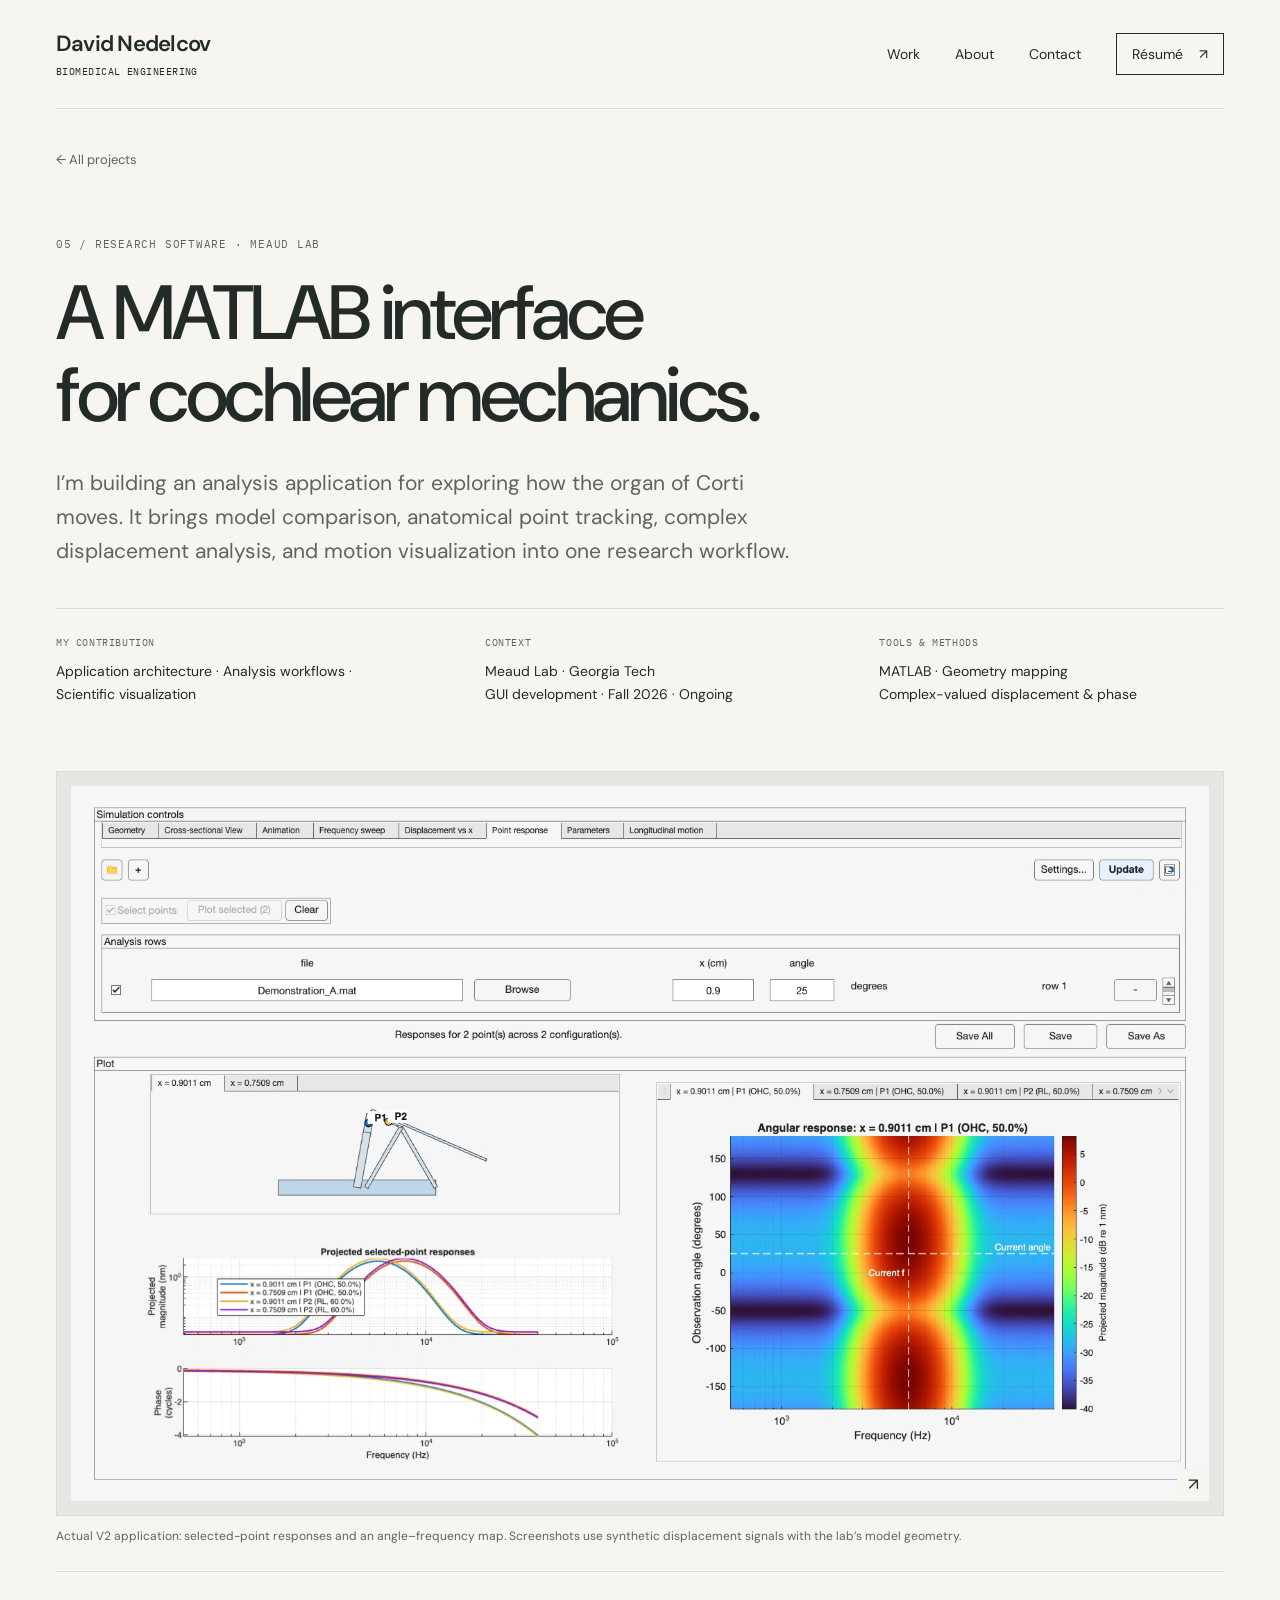
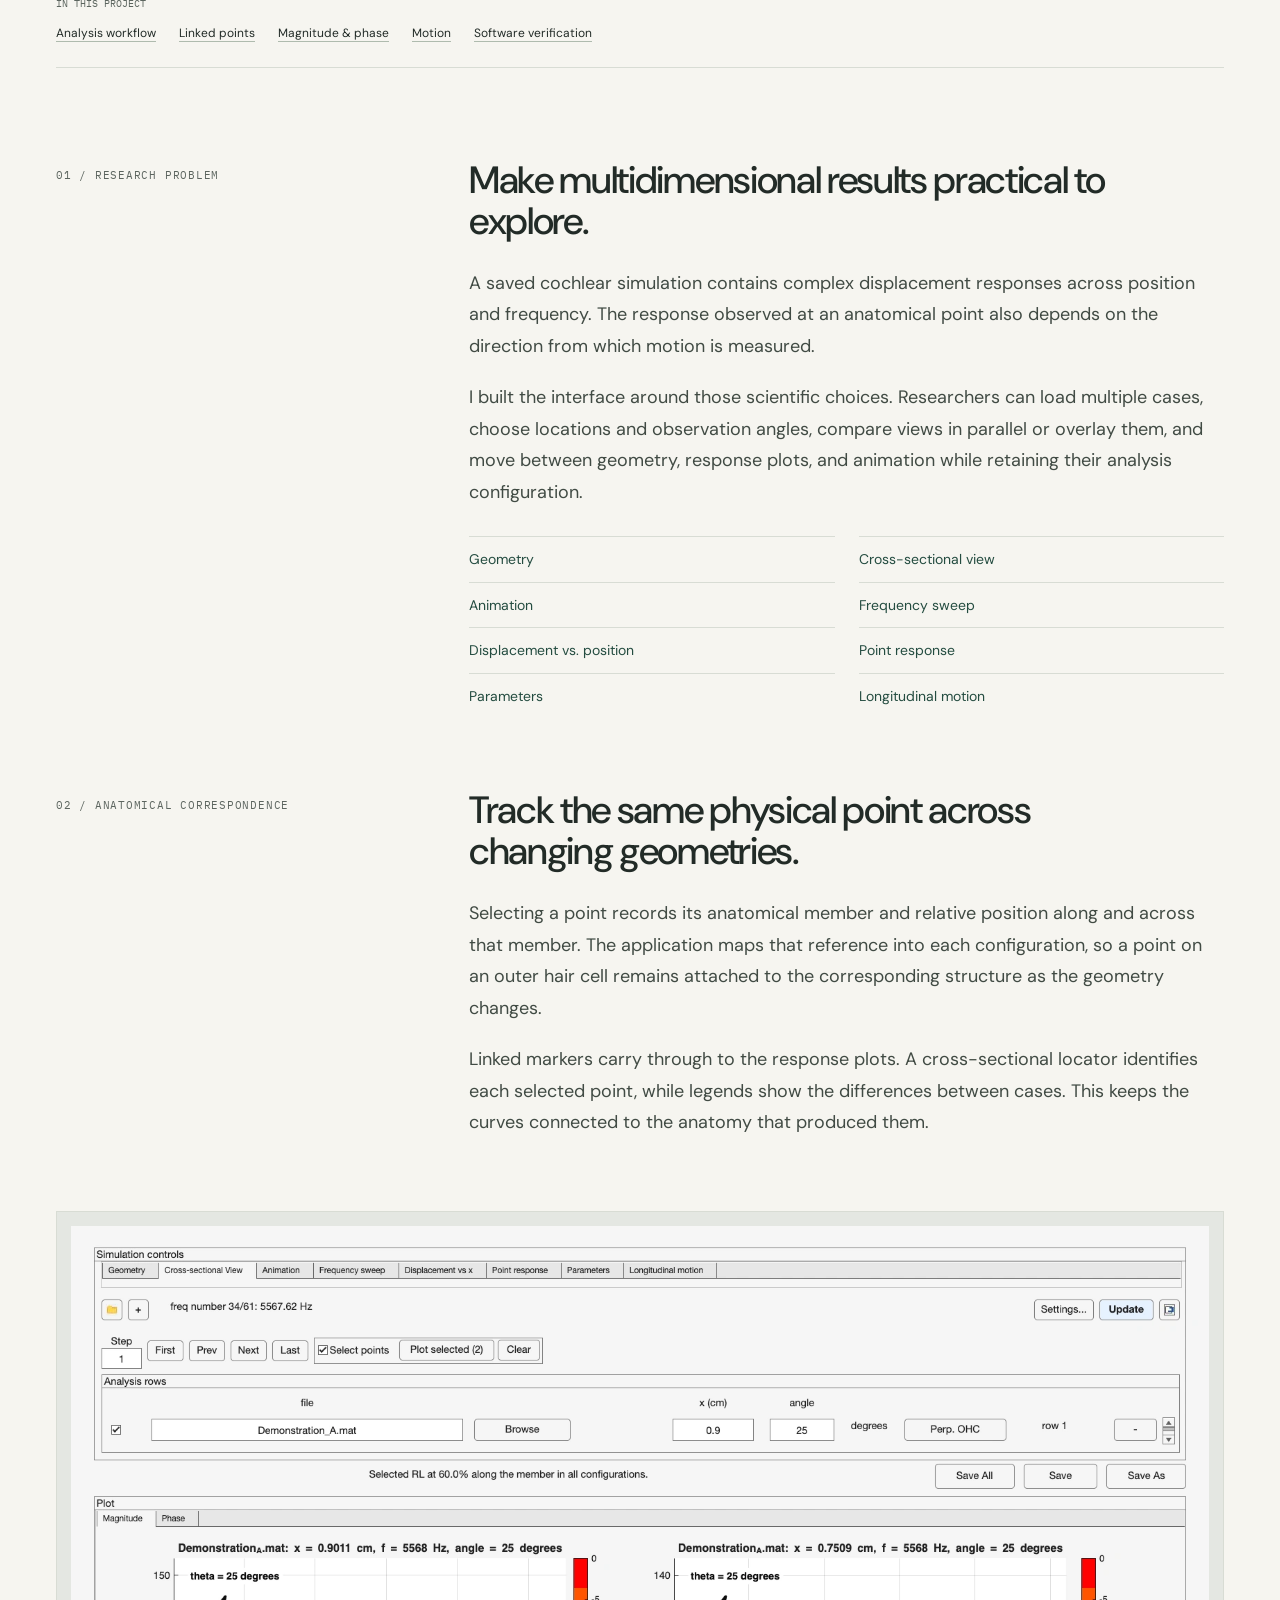
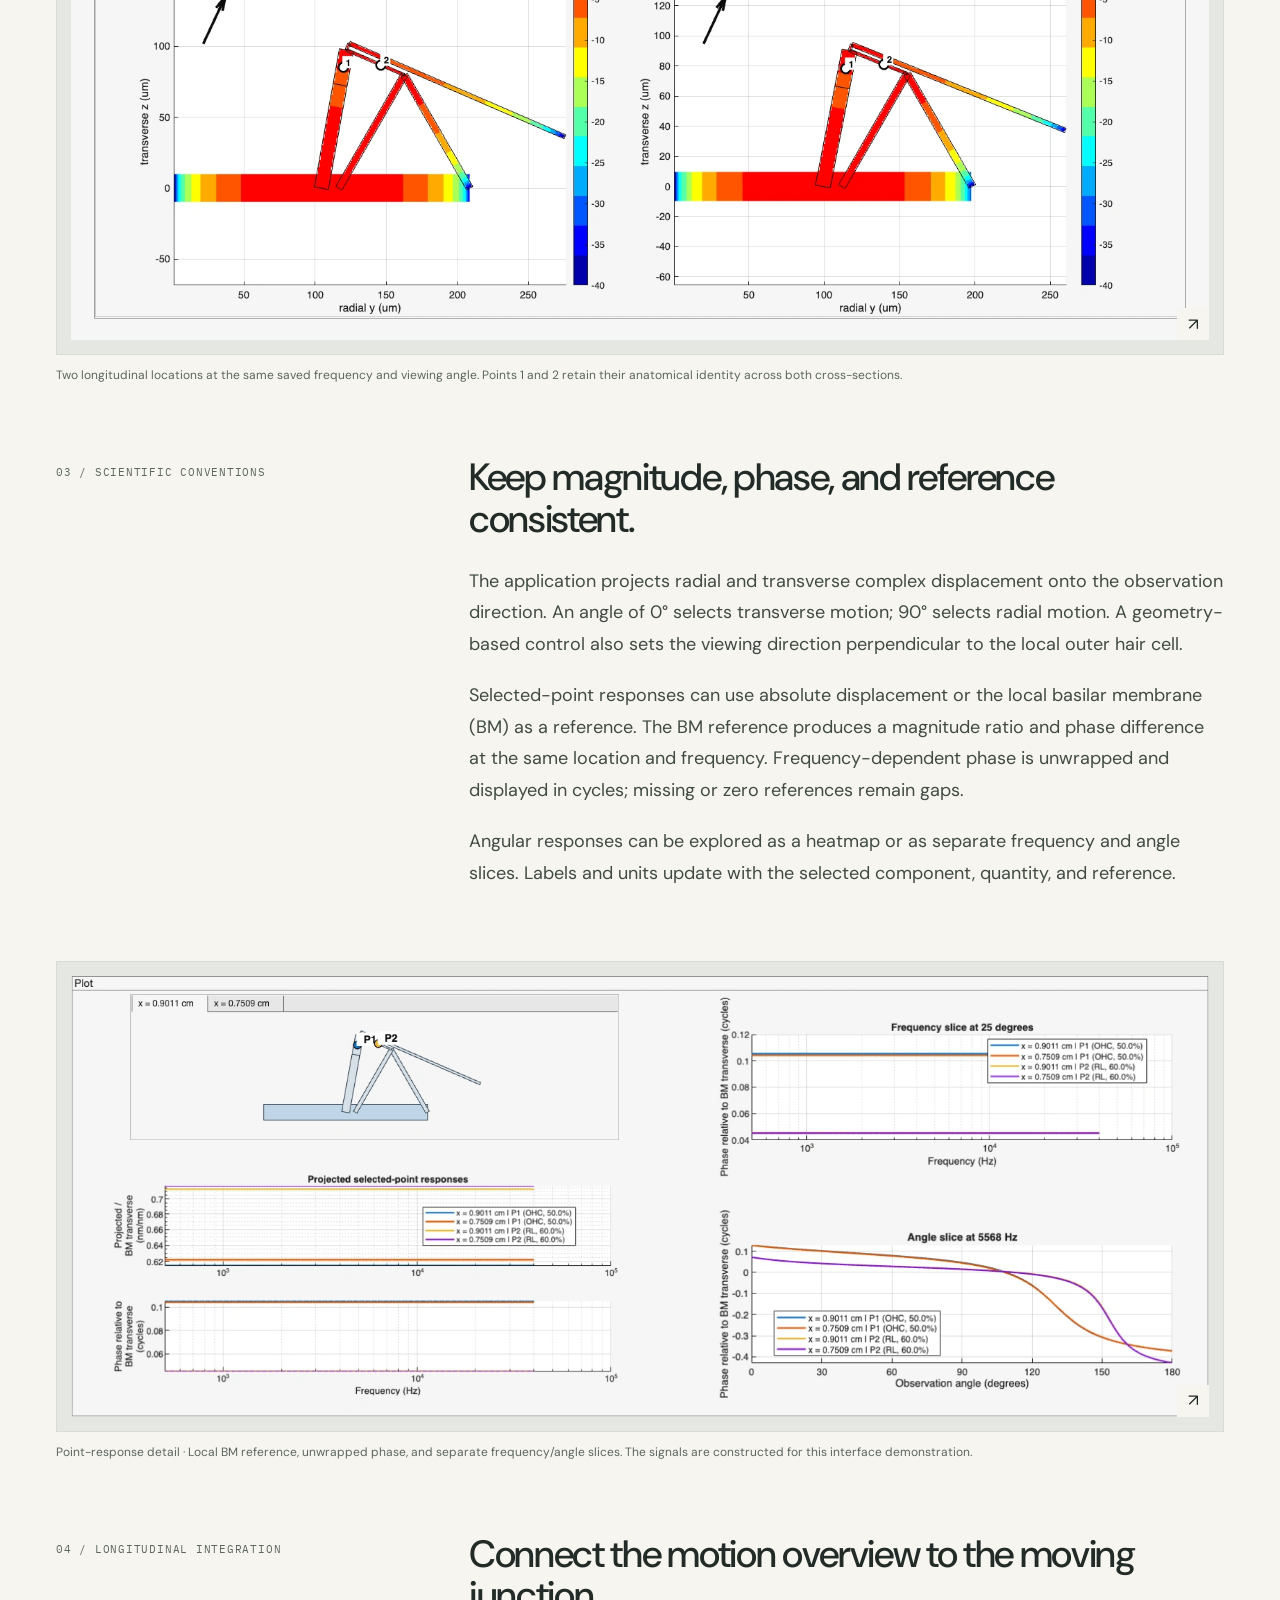
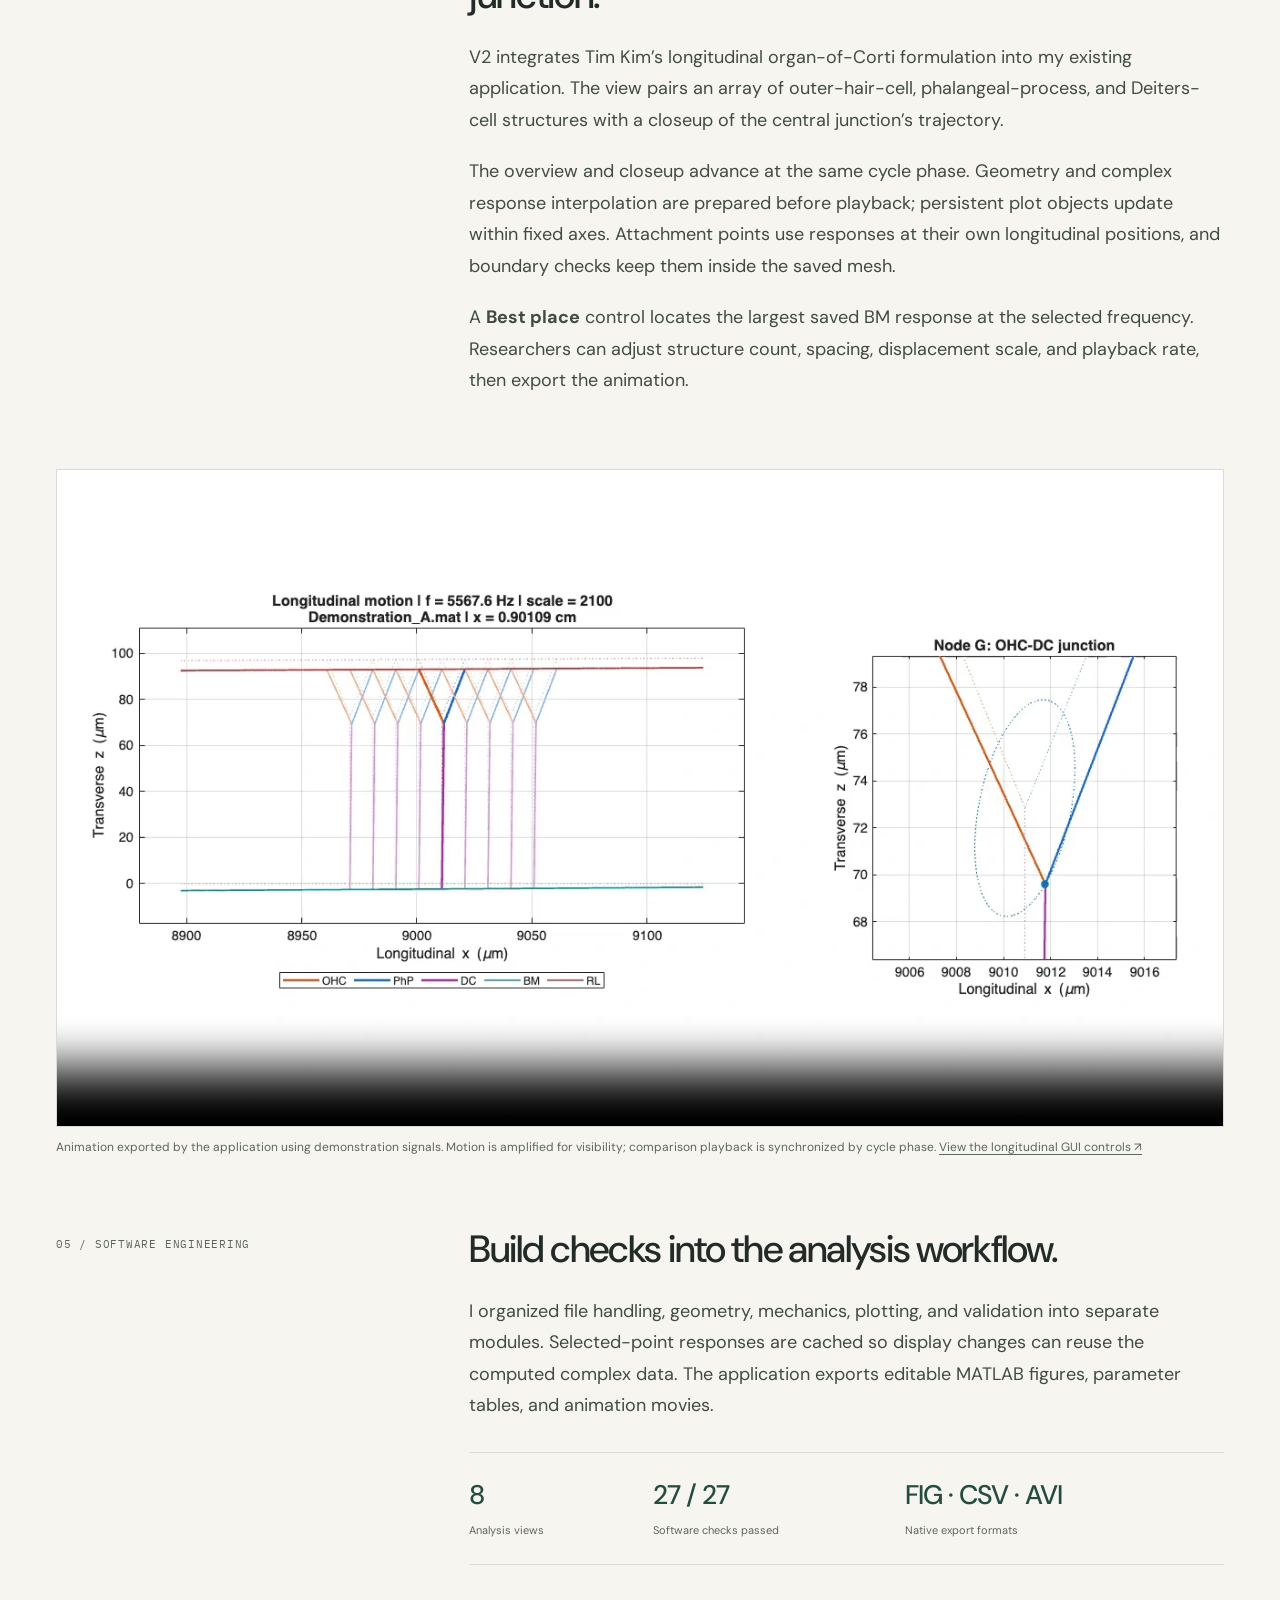
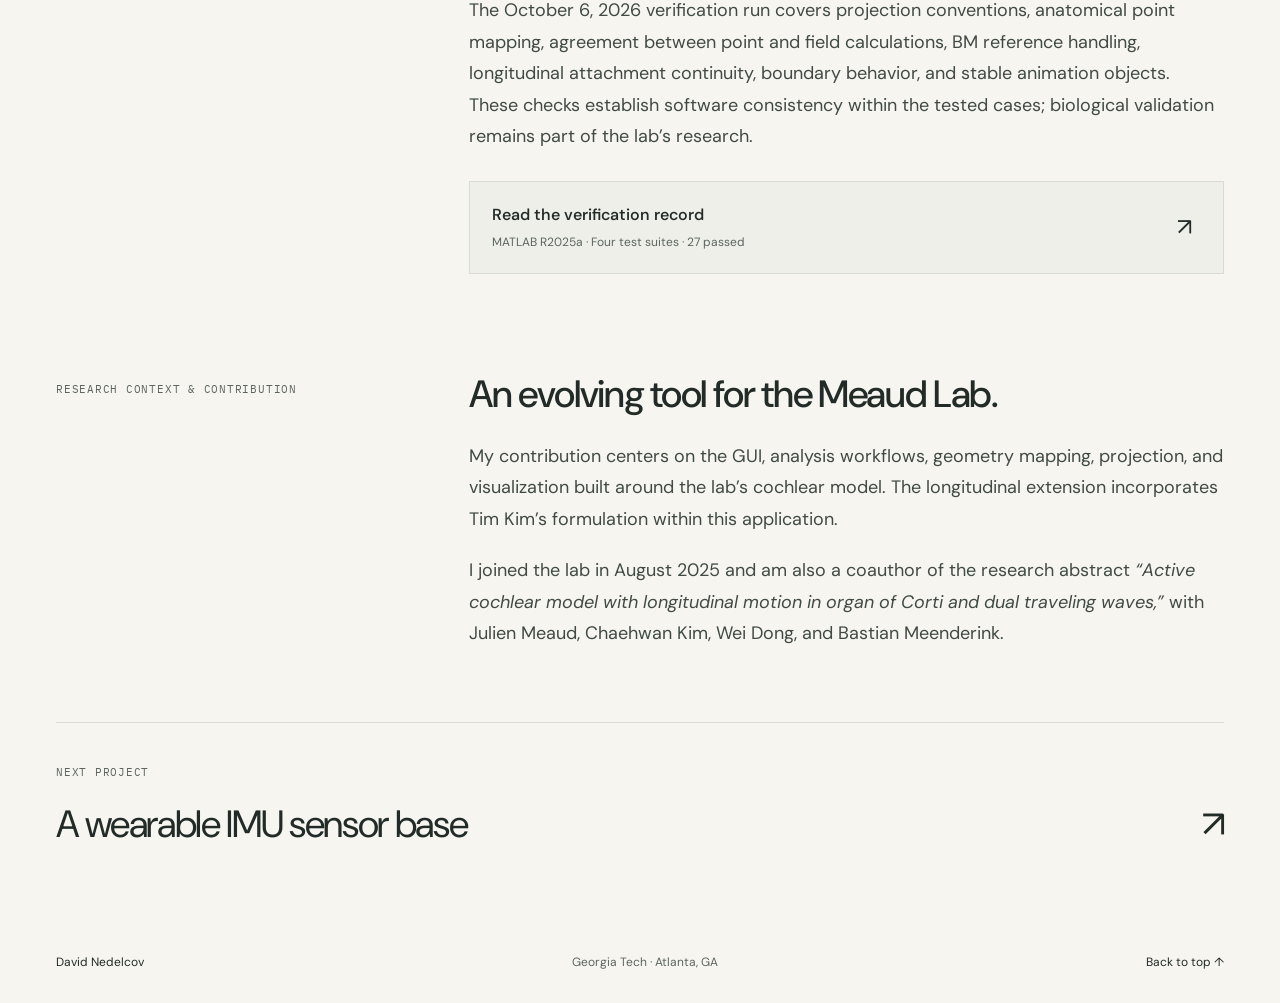
==== commit 3d4a282b: "Feature Meaud Lab cochlear analysis GUI" ====
--- a/projects/cochlear.html
+++ b/projects/cochlear.html
@@ -3,13 +3,13 @@
 <head>
 <meta charset="utf-8">
 <meta name="viewport" content="width=device-width, initial-scale=1">
-<title>Looking inside a cochlear model. — David Nedelcov</title>
-<meta name="description" content="Cochlear mechanics research and a MATLAB interface for exploring how model geometry and motion change with frequency and viewing angle.">
+<title>A MATLAB interface for cochlear mechanics. — David Nedelcov</title>
+<meta name="description" content="A MATLAB research application by David Nedelcov for linked anatomical point selection, complex displacement analysis, model comparison, and cochlear motion visualization.">
 <meta name="theme-color" content="#f6f5f0">
 <link rel="canonical" href="https://davidnedelcov.github.io/projects/cochlear.html">
-<meta property="og:title" content="Looking inside a cochlear model. — David Nedelcov">
-<meta property="og:description" content="Cochlear mechanics research and a MATLAB interface for exploring how model geometry and motion change with frequency and viewing angle.">
-<meta property="og:image" content="https://davidnedelcov.github.io/assets/foley-bench.webp">
+<meta property="og:title" content="A MATLAB interface for cochlear mechanics. — David Nedelcov">
+<meta property="og:description" content="A MATLAB research application by David Nedelcov for linked anatomical point selection, complex displacement analysis, model comparison, and cochlear motion visualization.">
+<meta property="og:image" content="https://davidnedelcov.github.io/assets/meaud-gui-point-heatmap.webp">
 <meta property="og:type" content="website">
 <link rel="icon" href="../assets/favicon.svg" type="image/svg+xml">
 <link rel="stylesheet" href="../style.css">
@@ -29,154 +29,30 @@
 </a>
 </nav>
 </header>
-<main id="main" class="wrap case" >
-<a class="back" href="../index.html#work">← All projects</a>
-<div class="eyebrow">05 / Computational research</div>
-<h1>Looking inside a cochlear model.</h1>
-<p class="case-dek">Cochlear mechanics research and a MATLAB interface for exploring how model geometry and motion change with frequency and viewing angle.</p>
+<main id="main" class="wrap case gui-case">
+<a class="back" href="../index.html#cochlear-gui">← All projects</a>
+<div class="eyebrow">05 / Research software · Meaud Lab</div>
+<h1>A MATLAB interface<br>for cochlear mechanics.</h1>
+<p class="case-dek">I’m building an analysis application for exploring how the organ of Corti moves. It brings model comparison, anatomical point tracking, complex displacement analysis, and motion visualization into one research workflow.</p>
 <dl class="project-meta">
-<div>
-<dt>My contribution</dt>
-<dd>Cochlear mechanics analysis · MATLAB interface development · Abstract coauthor</dd>
+<div><dt>My contribution</dt><dd>Application architecture · Analysis workflows · Scientific visualization</dd></div>
+<div><dt>Context</dt><dd>Meaud Lab · Georgia Tech<br>GUI development · Fall 2026 · Ongoing</dd></div>
+<div><dt>Tools &amp; methods</dt><dd>MATLAB · Geometry mapping<br>Complex-valued displacement &amp; phase</dd></div>
+</dl>
+<figure class="gui-figure gui-cover"><a class="zoom" href="../assets/meaud-gui-point-heatmap.webp" data-zoom aria-label="Enlarge: MATLAB GUI showing selected anatomical points, four frequency-response curves, and an angle–frequency response map"><img src="../assets/meaud-gui-point-heatmap.webp" alt="MATLAB GUI showing selected anatomical points, four frequency-response curves, and an angle–frequency response map" width="1640" height="1030" loading="lazy" decoding="async"><span class="enlarge" aria-hidden="true">↗</span></a><figcaption>Actual V2 application: selected-point responses and an angle–frequency map. Screenshots use synthetic displacement signals with the lab’s model geometry.</figcaption></figure>
+<nav class="case-contents" aria-label="Case study sections"><span>In this project</span><a href="#workflow">Analysis workflow</a><a href="#linked-points">Linked points</a><a href="#complex-response">Magnitude &amp; phase</a><a href="#longitudinal">Motion</a><a href="#test-evidence">Software verification</a></nav>
+<div class="story">
+<section class="story-section" id="workflow"><div class="section-label">01 / Research problem</div><div class="story-copy"><h2>Make multidimensional results practical to explore.</h2><p>A saved cochlear simulation contains complex displacement responses across position and frequency. The response observed at an anatomical point also depends on the direction from which motion is measured.</p><p>I built the interface around those scientific choices. Researchers can load multiple cases, choose locations and observation angles, compare views in parallel or overlay them, and move between geometry, response plots, and animation while retaining their analysis configuration.</p><ul class="gui-view-list" aria-label="Eight application views"><li>Geometry</li><li>Cross-sectional view</li><li>Animation</li><li>Frequency sweep</li><li>Displacement vs. position</li><li>Point response</li><li>Parameters</li><li>Longitudinal motion</li></ul></div></section>
+<section class="story-section" id="linked-points"><div class="section-label">02 / Anatomical correspondence</div><div class="story-copy"><h2>Track the same physical point across changing geometries.</h2><p>Selecting a point records its anatomical member and relative position along and across that member. The application maps that reference into each configuration, so a point on an outer hair cell remains attached to the corresponding structure as the geometry changes.</p><p>Linked markers carry through to the response plots. A cross-sectional locator identifies each selected point, while legends show the differences between cases. This keeps the curves connected to the anatomy that produced them.</p></div></section>
+<figure class="gui-figure"><a class="zoom" href="../assets/meaud-gui-cross-section.webp" data-zoom aria-label="Enlarge: Two cross-sectional displacement maps with corresponding points on the outer hair cell and reticular lamina"><img src="../assets/meaud-gui-cross-section.webp" alt="Two cross-sectional displacement maps with corresponding points on the outer hair cell and reticular lamina" width="1640" height="1030" loading="lazy" decoding="async"><span class="enlarge" aria-hidden="true">↗</span></a><figcaption>Two longitudinal locations at the same saved frequency and viewing angle. Points 1 and 2 retain their anatomical identity across both cross-sections.</figcaption></figure>
+<section class="story-section" id="complex-response"><div class="section-label">03 / Scientific conventions</div><div class="story-copy"><h2>Keep magnitude, phase, and reference consistent.</h2><p>The application projects radial and transverse complex displacement onto the observation direction. An angle of 0° selects transverse motion; 90° selects radial motion. A geometry-based control also sets the viewing direction perpendicular to the local outer hair cell.</p><p>Selected-point responses can use absolute displacement or the local basilar membrane (BM) as a reference. The BM reference produces a magnitude ratio and phase difference at the same location and frequency. Frequency-dependent phase is unwrapped and displayed in cycles; missing or zero references remain gaps.</p><p>Angular responses can be explored as a heatmap or as separate frequency and angle slices. Labels and units update with the selected component, quantity, and reference.</p></div></section>
+<figure class="gui-figure"><a class="zoom" href="../assets/meaud-gui-point-phase.webp" data-zoom aria-label="Enlarge: Detail of BM-referenced point responses, with magnitude ratios, phase differences in cycles, and a zero-to-180-degree angular slice"><img src="../assets/meaud-gui-point-phase.webp" alt="Detail of BM-referenced point responses, with magnitude ratios, phase differences in cycles, and a zero-to-180-degree angular slice" width="1576" height="610" loading="lazy" decoding="async"><span class="enlarge" aria-hidden="true">↗</span></a><figcaption>Point-response detail · Local BM reference, unwrapped phase, and separate frequency/angle slices. The signals are constructed for this interface demonstration.</figcaption></figure>
+<section class="story-section" id="longitudinal"><div class="section-label">04 / Longitudinal integration</div><div class="story-copy"><h2>Connect the motion overview to the moving junction.</h2><p>V2 integrates Tim Kim’s longitudinal organ-of-Corti formulation into my existing application. The view pairs an array of outer-hair-cell, phalangeal-process, and Deiters-cell structures with a closeup of the central junction’s trajectory.</p><p>The overview and closeup advance at the same cycle phase. Geometry and complex response interpolation are prepared before playback; persistent plot objects update within fixed axes. Attachment points use responses at their own longitudinal positions, and boundary checks keep them inside the saved mesh.</p><p>A <strong>Best place</strong> control locates the largest saved BM response at the selected frequency. Researchers can adjust structure count, spacing, displacement scale, and playback rate, then export the animation.</p></div></section>
+<figure class="gui-motion"><video controls loop muted playsinline preload="metadata" poster="../assets/meaud-gui-motion-poster.webp" width="1280" height="720" aria-label="Demonstration of longitudinal cochlear motion and the central junction trajectory" aria-describedby="motion-caption"><source src="../assets/meaud-gui-motion.mp4" type="video/mp4"><p><a href="../assets/meaud-gui-motion.mp4">Download the motion demonstration.</a></p></video><figcaption id="motion-caption">Animation exported by the application using demonstration signals. Motion is amplified for visibility; comparison playback is synchronized by cycle phase. <a href="../assets/meaud-gui-longitudinal.webp" target="_blank" rel="noopener">View the longitudinal GUI controls ↗</a></figcaption></figure>
+<section class="story-section" id="test-evidence"><div class="section-label">05 / Software engineering</div><div class="story-copy"><h2>Build checks into the analysis workflow.</h2><p>I organized file handling, geometry, mechanics, plotting, and validation into separate modules. Selected-point responses are cached so display changes can reuse the computed complex data. The application exports editable MATLAB figures, parameter tables, and animation movies.</p><div class="gui-evidence"><div><strong>8</strong><span>Analysis views</span></div><div><strong>27 / 27</strong><span>Software checks passed</span></div><div><strong>FIG · CSV · AVI</strong><span>Native export formats</span></div></div><p>The October 6, 2026 verification run covers projection conventions, anatomical point mapping, agreement between point and field calculations, BM reference handling, longitudinal attachment continuity, boundary behavior, and stable animation objects. These checks establish software consistency within the tested cases; biological validation remains part of the lab’s research.</p><div class="evidence-links"><a href="../assets/meaud-gui-verification.txt" target="_blank" rel="noopener"><span>Read the verification record</span><small>MATLAB R2025a · Four test suites · 27 passed</small><b aria-hidden="true">↗</b></a></div></div></section>
+<section class="story-section" id="research-context"><div class="section-label">Research context &amp; contribution</div><div class="story-copy"><h2>An evolving tool for the Meaud Lab.</h2><p>My contribution centers on the GUI, analysis workflows, geometry mapping, projection, and visualization built around the lab’s cochlear model. The longitudinal extension incorporates Tim Kim’s formulation within this application.</p><p>I joined the lab in August 2025 and am also a coauthor of the research abstract <em>“Active cochlear model with longitudinal motion in organ of Corti and dual traveling waves,”</em> with Julien Meaud, Chaehwan Kim, Wei Dong, and Bastian Meenderink.</p></div></section>
 </div>
-<div>
-<dt>Context</dt>
-<dd>Meaud Lab · Aug 2025–present<br>Interface in development</dd>
-</div>
-<div>
-<dt>Tools & methods</dt>
-<dd>MATLAB · Geometry projection · Scientific visualization</dd>
-</div>
-</dl>
-<div class="research-banner cochlear-banner">
-<span>MEAUD LAB</span>
-<p>Geometry · motion · frequency</p>
-<small>Computational cochlear mechanics · Georgia Tech</small>
-</div>
-<nav class="case-contents" aria-label="Case study sections">
-<span>In this project</span>
-<a href="#section-1">Understanding motion in the cochlea.</a>
-<a href="#section-2">Explore results without rewriting the plotting script.</a>
-<a href="#interface-detail">Keep the scientific choices visible.</a>
-<a href="#section-3">ARO abstract coauthor.</a>
-<a href="#test-evidence">Eleven existing helper checks, rerun.</a>
-</nav>
-<div class="story">
-<section class="story-section" id="section-1">
-<div class="section-label">01 / Research context</div>
-<div class="story-copy">
-<h2>Understanding motion in the cochlea.</h2>
-<p>I joined the Meaud Lab in August 2025 and have worked on computational cochlear mechanics for three semesters. This semester, my focus includes a MATLAB interface for inspecting model results.</p>
-<p>The research involves motion in the organ of Corti, including how three-dimensional anatomy and fluid coupling affect the model’s response.</p>
-</div>
-</section>
-<section class="story-section" id="section-2">
-<div class="section-label">02 / Analysis interface</div>
-<div class="story-copy">
-<h2>Explore results without rewriting the plotting script.</h2>
-<p>I developed a MATLAB application that loads saved frequency sweeps and lets the user choose a longitudinal location, frequency, viewing angle, and grid resolution.</p>
-<p>The application organizes file handling, mechanics, geometry, plotting, and validation into separate modules. Views include baseline and deformed geometry, projected magnitude and phase, landmark trajectories, frequency sweeps, and displacement along the cochlea.</p>
-<ol class="workflow">
-<li>
-<span>01</span>
-<strong>Load a sweep</strong>
-<p>Saved model output</p>
-</li>
-<li>
-<span>02</span>
-<strong>Choose a view</strong>
-<p>Location, frequency, and projection angle</p>
-</li>
-<li>
-<span>03</span>
-<strong>Inspect the response</strong>
-<p>Geometry, displacement, magnitude, and phase</p>
-</li>
-</ol>
-<p class="scope-note">The application is in development for research analysis. </p>
-</div>
-</section>
-<section class="story-section" id="interface-detail">
-<div class="section-label">Interface design</div>
-<div class="story-copy">
-<h2>Keep the scientific choices visible.</h2>
-<div class="table-scroll engineering-table" tabindex="0" role="region" aria-label="Controls and analysis views in the MATLAB application">
-<table>
-<caption>Controls and analysis views in the MATLAB application</caption>
-<thead>
-<tr>
-<th scope="col">Input or view</th>
-<th scope="col">Research purpose</th>
-</tr>
-</thead>
-<tbody>
-<tr>
-<th scope="row">Saved frequency sweep</th>
-<td>Select the model output to inspect.</td>
-</tr>
-<tr>
-<th scope="row">Longitudinal location and frequency</th>
-<td>Inspect a specific location and stimulus condition.</td>
-</tr>
-<tr>
-<th scope="row">Viewing angle and grid resolution</th>
-<td>Control the projection and sampled representation.</td>
-</tr>
-<tr>
-<th scope="row">Baseline and deformed geometry</th>
-<td>Inspect how modeled structures move relative to their starting geometry.</td>
-</tr>
-<tr>
-<th scope="row">Magnitude, phase, and landmark trajectories</th>
-<td>Compare response size, timing, and spatial motion.</td>
-</tr>
-</tbody>
-</table>
-</div>
-<p>The application separates loading, mechanics, geometry, plotting, and validation so that an issue can be investigated at the relevant stage. The interface is still in development; research use requires checking the projected outputs against the underlying model calculations.</p>
-</div>
-</section>
-<section class="story-section" id="section-3">
-<div class="section-label">03 / Research contribution</div>
-<div class="story-copy">
-<h2>ARO abstract coauthor.</h2>
-<p>I am a coauthor of the abstract <em>“Active cochlear model with longitudinal motion in organ of Corti and dual traveling waves,”</em> with Julien Meaud, Chaehwan Kim, Wei Dong, and Bastian Meenderink.</p>
-<p>The abstract describes an active finite-element cochlear model incorporating scala-media fluid–tectorial-membrane coupling and three-dimensional outer-hair-cell and Deiters-cell anatomy.</p>
-<p class="source-note">Research abstract · Coauthor</p>
-</div>
-</section>
-
-<section class="story-section" id="test-evidence">
-<div class="section-label">Executed evidence</div>
-<div class="story-copy">
-<h2>Eleven existing helper checks, rerun.</h2>
-<p>The project’s existing MATLAB test suite passed all 11 checks when rerun for this portfolio on 26 September 2026. The checks cover angle conventions, nearest saved location and frequency, stability flags, valid field locations, animation scale, phase unwrapping, material-point mapping, and agreement between selected-point and field calculations.</p>
-<p>The projection helper uses the convention that 0° returns transverse displacement and 90° returns radial displacement. The plot below uses synthetic complex inputs to make the effect of a 45° viewing angle visible.</p>
-<div class="equation">u<sub>projected</sub> = cos(θ) u<sub>transverse</sub> + sin(θ) u<sub>radial</sub>
-</div>
-<p class="scope-note">These are helper-level consistency checks on synthetic fixtures. They do not validate the full cochlear model against experimental data.</p>
-<div class="evidence-links">
-<a href="../assets/cochlear-checks.txt" target="_blank" rel="noopener">
-<span>MATLAB test record</span>
-<small>11 of 11 passed · synthetic fixtures · MATLAB R2025a</small>
-<b aria-hidden="true">↗</b>
-</a>
-</div>
-</div>
-</section>
-<figure class="plot-evidence">
-<a class="zoom" data-zoom href="../assets/cochlear-projection.webp" aria-label="Enlarge: Synthetic displacement projection curves at zero, forty-five and ninety degrees">
-<img src="../assets/cochlear-projection.webp" width="1421" height="810" alt="Synthetic displacement projection curves at zero, forty-five and ninety degrees" loading="lazy">
-<span class="enlarge" aria-hidden="true">↗</span>
-</a>
-<figcaption>Plot generated using the project’s projection helper. Synthetic inputs; not an unpublished cochlear simulation result.</figcaption>
-</figure>
-</div>
-<a class="next-project" href="syringe.html">
-<span class="eyebrow">Next project</span>
-<span>Modeling a 5 mL syringe <span aria-hidden="true">↗</span>
-</span>
-</a>
+<a class="next-project" href="imu.html"><span class="eyebrow">Next project</span><span>A wearable IMU sensor base <span aria-hidden="true">↗</span></span></a>
 </main>
 <footer class="wrap footer">
 <a href="../index.html">David Nedelcov</a>
--- a/style.css
+++ b/style.css
@@ -284,3 +284,35 @@
 .additional-projects{padding:0 0 100px}.three-projects{grid-template-columns:repeat(3,minmax(0,1fr));gap:30px}.three-projects h3{font-size:26px}.three-projects .tile-image{aspect-ratio:1.35}.evidence-links{display:grid;gap:12px;margin:28px 0}.evidence-links>a{display:grid;grid-template-columns:1fr 24px;gap:6px 20px;border:1px solid var(--line);padding:20px 22px;background:#eeefe8}.evidence-links span{font-weight:550;font-size:16px}.evidence-links small{font-size:12px;line-height:1.6;color:var(--muted);grid-column:1}.evidence-links b{grid-column:2;grid-row:1 / span 2;font-size:24px;font-weight:400;align-self:center}.evidence-links a:hover{border-color:var(--green)}.plot-evidence{max-width:1050px;margin:45px auto}.plot-evidence .zoom{background:white;padding:16px}.document-evidence{max-width:850px;margin:40px auto}.document-evidence img{max-height:900px;object-fit:contain;background:white}.equation{font-family:var(--mono);font-size:16px;background:var(--pale);padding:24px;margin:25px 0;line-height:1.8;overflow:auto}.segmentation-cover .zoom{background:#b8b3d6}
 @media(max-width:1050px){.three-projects{grid-template-columns:1fr 1fr}.three-projects article:last-child{max-width:600px}}
 @media(max-width:760px){.additional-projects{padding-bottom:60px}.three-projects{grid-template-columns:1fr;gap:40px}.three-projects h3{font-size:27px}.three-projects article:last-child{max-width:none}.evidence-links>a{padding:17px}.plot-evidence .zoom{padding:4px}.plot-evidence,.document-evidence{margin:30px 0}.equation{font-size:12px;padding:16px}}
+
+/* IMU sensor-base CAD study. */
+.imu-feature{border-top:1px solid var(--line);padding-top:75px;margin-bottom:50px}
+.imu-feature .study-image,.imu-cover .zoom,.imu-views .zoom,.imu-drawings .zoom{background:#f0f1eb}
+.imu-feature .study-image img{aspect-ratio:1.5}
+.imu-cover .zoom{height:560px}
+.imu-views .zoom,.imu-drawings .zoom{height:auto;aspect-ratio:1.5}
+.imu-case .result-strip{justify-content:space-between;gap:18px}
+.imu-case .result-strip strong{font-size:clamp(22px,2.3vw,34px);white-space:nowrap}
+@media(max-width:760px){.imu-feature{padding-top:50px;margin-bottom:0}.imu-cover .zoom{height:auto;aspect-ratio:1.5}.imu-case .result-strip strong{font-size:22px}}
+
+/* Meaud Lab research application. */
+.gui-feature{background:#e5eae3}
+.gui-feature .feature-image{display:flex;align-items:center;background:#e4e7e2;padding:20px;min-height:430px}
+.gui-feature .feature-image img{height:auto;object-fit:contain;border:1px solid #c8cdc6;box-shadow:0 10px 28px #223a2920}
+.gui-feature .feature-copy{padding:42px 38px}
+.gui-feature .feature-copy h3{font-size:34px}
+.gui-case>h1{max-width:1150px}
+.gui-figure{margin:42px 0}
+.gui-figure .zoom{padding:14px;background:#e4e7e2;border:1px solid var(--line)}
+.gui-figure img{width:100%;height:auto;object-fit:contain}
+.gui-cover{margin:0}
+.gui-view-list{list-style:none;padding:0;margin:28px 0 0;display:grid;grid-template-columns:repeat(2,minmax(0,1fr));gap:0 24px}
+.gui-view-list li{padding:11px 0;border-top:1px solid var(--line);font-size:14px;color:var(--green)}
+.gui-motion{margin:44px 0}
+.gui-motion video{width:100%;height:auto;display:block;background:#f4f4f4;border:1px solid var(--line)}
+.gui-motion figcaption a{text-decoration:underline;text-underline-offset:3px}
+.gui-evidence{display:grid;grid-template-columns:.7fr 1fr 1.4fr;gap:24px;border-block:1px solid var(--line);padding:25px 0;margin:30px 0}
+.gui-evidence strong{display:block;color:var(--green);font-size:clamp(23px,2.1vw,30px);font-weight:500;letter-spacing:-.035em;line-height:1.3}
+.gui-evidence span{display:block;color:var(--muted);font-size:11px;margin-top:9px}
+@media(max-width:1050px){.gui-feature{grid-template-columns:1fr}.gui-feature .feature-image{min-height:0;padding:25px}.gui-feature .feature-copy{padding:30px 35px}.gui-feature .feature-copy h3 br{display:none}}
+@media(max-width:760px){.gui-feature .feature-image{height:auto;padding:12px}.gui-feature .feature-copy{padding:28px 25px}.gui-feature .feature-copy h3{font-size:31px}.gui-case>h1{font-size:43px}.gui-figure{margin:30px 0}.gui-cover{margin:0}.gui-figure .zoom{padding:5px}.gui-view-list{gap:0 15px}.gui-view-list li{font-size:12px}.gui-evidence{grid-template-columns:1fr 1fr;gap:22px}.gui-evidence>div:last-child{grid-column:1/-1}.gui-evidence strong{font-size:27px}}
